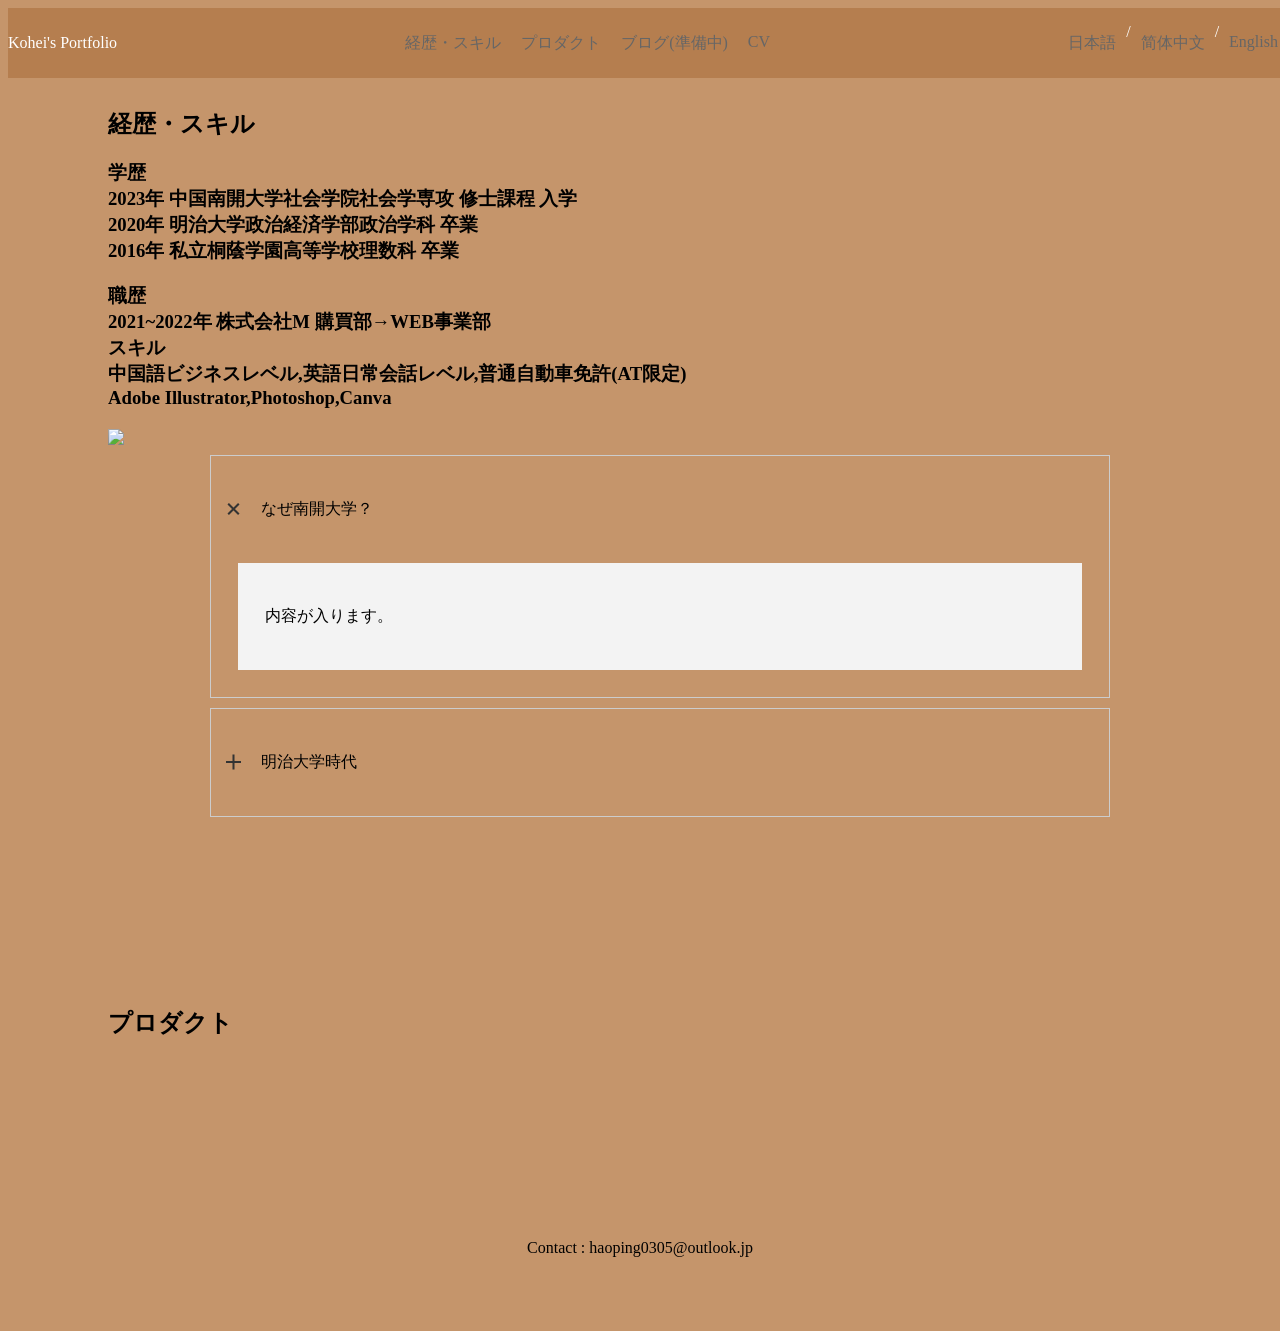
==== index.html @ ceec822e "Update index.html" ====
<!DOCTYPE html>
<html lang="jp">
<head>
    <meta charset="UTF-8">
    <meta name="viewport" content="width=device-width, initial-scale=1.0">
    <title>Kohei's Portfolio</title>
    <link rel="stylesheet" type="text/css" href="https://cdnjs.cloudflare.com/ajax/libs/Modaal/0.4.4/css/modaal.min.css">
    <link rel="stylesheet" type="text/css" href="./241009main.css">

</head>

<body>

    <header id="header">
        <div class="top-title">
            Kohei's Portfolio
        </div>
        
        <nav class="g-nav">
                <ul>
                    <li><a href="#area-1">経歴・スキル</a></li><!--現在地のliにはJavaScriptでcurrentというクラス名がつきます-->
                    <li><a href="#area-2">プロダクト</a></li>
                    <li><a href="#">ブログ(準備中)</a></li>
                    <li><a href="#">CV</a></li>
                </ul>
        </nav>
        
        <nav class="g-nav">
            <ul>
                <li><a href="#">日本語</a></li>
                <li> / </li>
                <li><a href="#">简体中文</a></li>
                <li> / </li>
                <li><a href="#">English</a></li>
            </ul>
        </nav>
            
    </header>
    <div id="content">
        <div class="div2">
            <!--/area1-->
            <section class="scroll-point" id="area-1">
                <div class="container">
                    <div>
                        <h2>経歴・スキル</h2>
                        <div>
                            <h3>
                                学歴<br>
                                2023年 中国南開大学社会学院社会学専攻 修士課程 入学<br>
                                2020年 明治大学政治経済学部政治学科 卒業<br>
                                2016年 私立桐蔭学園高等学校理数科 卒業
                            </h3>
                            <h3>
                                職歴<br>
                                2021~2022年 株式会社M 購買部→WEB事業部<br>
                                スキル<br>
                                中国語ビジネスレベル,英語日常会話レベル,普通自動車免許(AT限定)<br>
                                Adobe Illustrator,Photoshop,Canva
                            </h3>
                        </div>
                    </div>
                    <div class="photo">
                        <img src="https://github.com/acupofblackcoffee/my-introduction/blob/main/images/photo2.jpeg?raw=true">
                    </div>
                </div>   
    
                <ul class="accordion-area">
    
                    <li><!--li ~ /li までが一つのアコーディオン-->
                        <section>
                            <h3 class="title">なぜ南開大学？</h3>
                            <div class="box">
                            <p>内容が入ります。</p>
                            </div>
                        </section>
                    </li>
                    <li><!--li ~ /li までが一つのアコーディオン-->
                        <section>
                            <h3 class="title">明治大学時代</h3>
                            <div class="box">
                            <p>内容が入ります。</p>
                            </div>
                        </section>
                    </li>
                    
                </ul>
    
            </section>
    
            <!--/area3-->
            <section class="scroll-point" id="area-2">
                    <h2>プロダクト</h2>
                
                    <ul class="gallery"><!--リンク先は表示させたいエリアのid名を指定します。-->
                        <li><a href="#gallery-1" class="gallery-list"><img src="https://github.com/acupofblackcoffee/my-introduction/blob/main/images/guide-Japan1.png?raw=true" alt=""></a></li>
                        <li><a href="#gallery-3" class="gallery-list"><img src="https://github.com/acupofblackcoffee/my-introduction/blob/main/images/welcome-Japan1.jpg?raw=true" alt=""></a></li>
                        <li><a href="#gallery-4" class="gallery-list"><img src="https://github.com/acupofblackcoffee/my-introduction/blob/main/images/intro-JapanFood1.png?raw=true" alt=""></a></li>
                    </ul>
                        
                    <section id="gallery-1" class="hide-area"><!--id 名にサムネイル画像のリンク先と同じ名前を指定します。事前に非表示にするためhide-areaというクラス名も追加します。-->
                        <p><img src="https://github.com/acupofblackcoffee/my-introduction/blob/main/images/guide-Japan1.png?raw=true" alt=""><span class="caption">文化祭のような、"国际文化节"で用いるために作った日本紹介のチラシ。</span></p>
                        <p><img src="https://github.com/acupofblackcoffee/my-introduction/blob/main/images/guide-Japan2.png?raw=true" alt=""><span class="caption"></span></p>
                        <p><img src="https://github.com/acupofblackcoffee/my-introduction/blob/main/images/guide-Japan3.png?raw=true" alt=""><span class="caption"></span></p>
                    </section>
    
                    <section id="gallery-3" class="hide-area">
                        <p><img src="https://github.com/acupofblackcoffee/my-introduction/blob/main/images/welcome-Japan1.jpg?raw=true" alt=""><span class="caption">"国际文化节"にて日本文化と言語を紹介するために作成したチラシ。</span></p>
                        <p><img src="https://github.com/acupofblackcoffee/my-introduction/blob/main/images/welcome-Japan2.jpg?raw=true" alt=""><span class="caption"></span></p>
                        <p><img src="https://github.com/acupofblackcoffee/my-introduction/blob/main/images/welcome-Japan3.jpg?raw=true" alt=""><span class="caption"></span></p>
                        <p><img src="https://github.com/acupofblackcoffee/my-introduction/blob/main/images/welcome-Japan4.jpg?raw=true" alt=""><span class="caption"></span></p>
                    </section>
    
                    <section id="gallery-4" class="hide-area">
                        <p><img src="https://github.com/acupofblackcoffee/my-introduction/blob/main/images/intro-JapanFood1.png?raw=true" alt=""><span class="caption">"国际文化节"で紹介した日本の料理について。</span></p>
                        <p><img src="https://github.com/acupofblackcoffee/my-introduction/blob/main/images/intro-JapanFood2.png?raw=true" alt=""><span class="caption"></span></p>
                        <p><img src="https://github.com/acupofblackcoffee/my-introduction/blob/main/images/intro-JapanFood3.png?raw=true" alt=""><span class="caption"></span></p>
                    </section>
                
            </section>
    <!--/area4
            <div class="div3">
    
            </div>
    
            <!--/area4
            <section class="scroll-point" id="area-3">
                <h2>研究</h2>
                <p>内容が入ります。</p>
                <p>内容が入ります。</p>
                
            </section>
            -->
    
        <!--/main-->
        </div>
    </div>

    <footer class="div4" id="wrapper">
        <div>
            <p>Contact : haoping0305@outlook.jp</p>
        </div>
    </footer>
</div>

    <!-- jQuery -->
    <script src="https://code.jquery.com/jquery-3.4.1.min.js" integrity="sha256-CSXorXvZcTkaix6Yvo6HppcZGetbYMGWSFlBw8HfCJo=" crossorigin="anonymous"></script>
    
    <!-- javascript -->

    <!-- languages -->
    <script src="./language.js"></script>
    <!-- follow-menu -->
    <script src="./nav.js"></script>
    <!-- accordion -->
    <script src="./accordion.js"></script>
    <!-- slide -->
    <script src="https://cdnjs.cloudflare.com/ajax/libs/Modaal/0.4.4/js/modaal.min.js"></script>
    <script src="./slider.js"></script>
    <!-- raindrop -->
    <script
    src="https://code.jquery.com/ui/1.12.1/jquery-ui.js"
    integrity="sha256-T0Vest3yCU7pafRw9r+settMBX6JkKN06dqBnpQ8d30="
    crossorigin="anonymous"></script>
    <script src="./raindrops.js"></script><!--Raindrops.js（https://daniellaharel.com/raindrops/）からダウンロードして使用-->
    <script src="./raindrop.js"></script>

</body>

</html>
---- 241009main.css ----
body{
    background-color: #C5956B;
}

photo{
    max-width: 400px;
    max-height: 400px;
    background:#FFF;
    width: 200px;
    height: 200px;
    justify-content: center;"
}

.parent {
    display: grid;
    grid-template-columns: repeat(5, 1fr);
    grid-template-rows: repeat(5, 1fr);
    gap: 8px;
}
    
.div1 {
    grid-column: span 5 / span 5;
}

.div2 {
    grid-column: span 3 / span 3;
    grid-row: span 3 / span 3;
    grid-row-start: 2;
}

.div3 {
    grid-column: span 2 / span 2;
    grid-row: span 3 / span 3;
    grid-column-start: 4;
    grid-row-start: 2;
}

.div4 {
    grid-column: span 5 / span 5;
    grid-row-start: 5;
}
        

/*========= 現在地表示のためのCSS ===============*/

    header{
        position: fixed;/*header固定*/
        height: 70px;/*Headerの高さ設定*/
        width:100%;
        display: flex;
        justify-content: space-between;
        align-items: center;
        background:#b57e4f;
        color:#fff;
        text-align: center;
        border-bottom:20px;
    }


    /* 以下はレイアウトのための CSS*/

    nav ul{
        list-style: none;
        display: flex;
    }

    nav ul li a{
        display: block;
        text-decoration: none;
        color: #666;
        padding:10px;
        transition:all 0.3s;
    }

    nav ul li.current a,
    nav ul li a:hover{
        color:#fff;
    }

    language{
        justify-content: space-between;
        list-style:none;
        display:flex;
    }

    language ul li{
            display: block;
            text-decoration: none;
            color: #666;
            padding:10px;
            transition:all 0.3s;
        }

    language ul li a{
            display: block;
            text-decoration: none;
            color: #666;
            padding:10px;
            transition:all 0.3s;
        }
    
        language ul li.current a,
        language ul li a:hover{
            color:#fff;
        }

    @media screen and (max-width:768px) {
        nav ul li a:hover{
        color: #666;
        }

        nav ul li.current a {
        color:#fff;
        }
    }

    section{
        padding: 80px 100px;
    }

    footer{
        padding: 50px 0;
        display:flex;
        justify-content:center;
        
    }

    .accordion-area{
        list-style: none;
        width: 96%;
        max-width: 900px;
        margin:0 auto;
    }

    .accordion-area li{
        margin: 10px 0;
    }

    .accordion-area section {
        border: 1px solid #ccc;
        padding:0px;
    }

/*アコーディオンタイトル*/
    .title {
        position: relative;/*+マークの位置基準とするためrelative指定*/
        cursor: pointer;
        font-size:1rem;
        font-weight: normal;
        padding: 3% 3% 3% 50px;
        transition: all .5s ease;
    }

    /*アイコンの＋と×*/
    .title::before,
    .title::after{
        position: absolute;
        content:'';
        width: 15px;
        height: 2px;
        background-color: #333;
        
    }
    .title::before{
        top:48%;
        left: 15px;
        transform: rotate(0deg);
        
    }
    .title::after{    
        top:48%;
        left: 15px;
        transform: rotate(90deg);

    }
    /*　closeというクラスがついたら形状変化　*/
    .title.close::before{
        transform: rotate(45deg);
    }

    .title.close::after{
        transform: rotate(-45deg);
    }

    /*アコーディオンで現れるエリア*/
    .box {
        display: none;/*はじめは非表示*/
        background: #f3f3f3;
        margin:0 3% 3% 3%;
        padding: 3%;
    }

/*===モーダル表示のためのcss　*/

    .hide-area{/*モーダル表示をする場所をあらかじめ隠す*/
        display: none;
    }

    .modaal-fullscreen .modaal-content-container{/*full画面の色設定*/
        background: #333;
        color: #fff;
        text-align: center;
    }

    .modaal-fullscreen .modaal-close{/*ボタンの色、位置*/
        background:none;
        right:20px;
    }

    /*クローズボタンの×の色変更*/
    .modaal-close:focus:after,
    .modaal-close:focus:before,
    .modaal-close:hover:after,
    .modaal-close:hover:before{
        background:#666;
    }

    /*キャプション*/
    .caption{
        display: block;
        padding: 10px 0;
    }

    /*===　サムネイル表示のためのcss　*/

    .gallery{/*ベースになるギャラリーを横並びに*/
        display: flex;
        justify-content: space-between;
    }

    .gallery li{
        width:33.333%;
        padding: 0 10px;
    list-style:none;
    }

    /*画像の横幅を100%にしてレスポンシブ化*/
    img{
        max-width:100%;
        height:auto;
        vertical-align: bottom;/*画像の下にできる余白を削除*/
    }

    .fluid {
        width:80vh;/*横幅*/
        height: 60vh;/*縦幅*/
        background: #1D3461;/*背景色*/
        animation: fluidrotate 30s ease 0s infinite;/*アニメーションの設定*/
      }
      
      @keyframes fluidrotate {  
            
      0%, 100% {
          border-radius: 63% 37% 54% 46%/55% 48% 52% 45%;
      }
      14% {
          border-radius: 40% 60% 54% 46%/49% 60% 40% 51%;
      }
      28% {
          border-radius: 54% 46% 38% 62%/49% 70% 30% 51%;
      }
      42% {
          border-radius: 61% 39% 55% 45%/61% 38% 62% 39%;
      }
      56% {
          border-radius: 61% 39% 67% 33%/70% 50% 50% 30%;
      }
      70% {
          border-radius: 50% 50% 34% 66%/56% 68% 32% 44%;
      }
      84% {
          border-radius: 46% 54% 50% 50%/35% 61% 39% 65%;
      }
            
      }
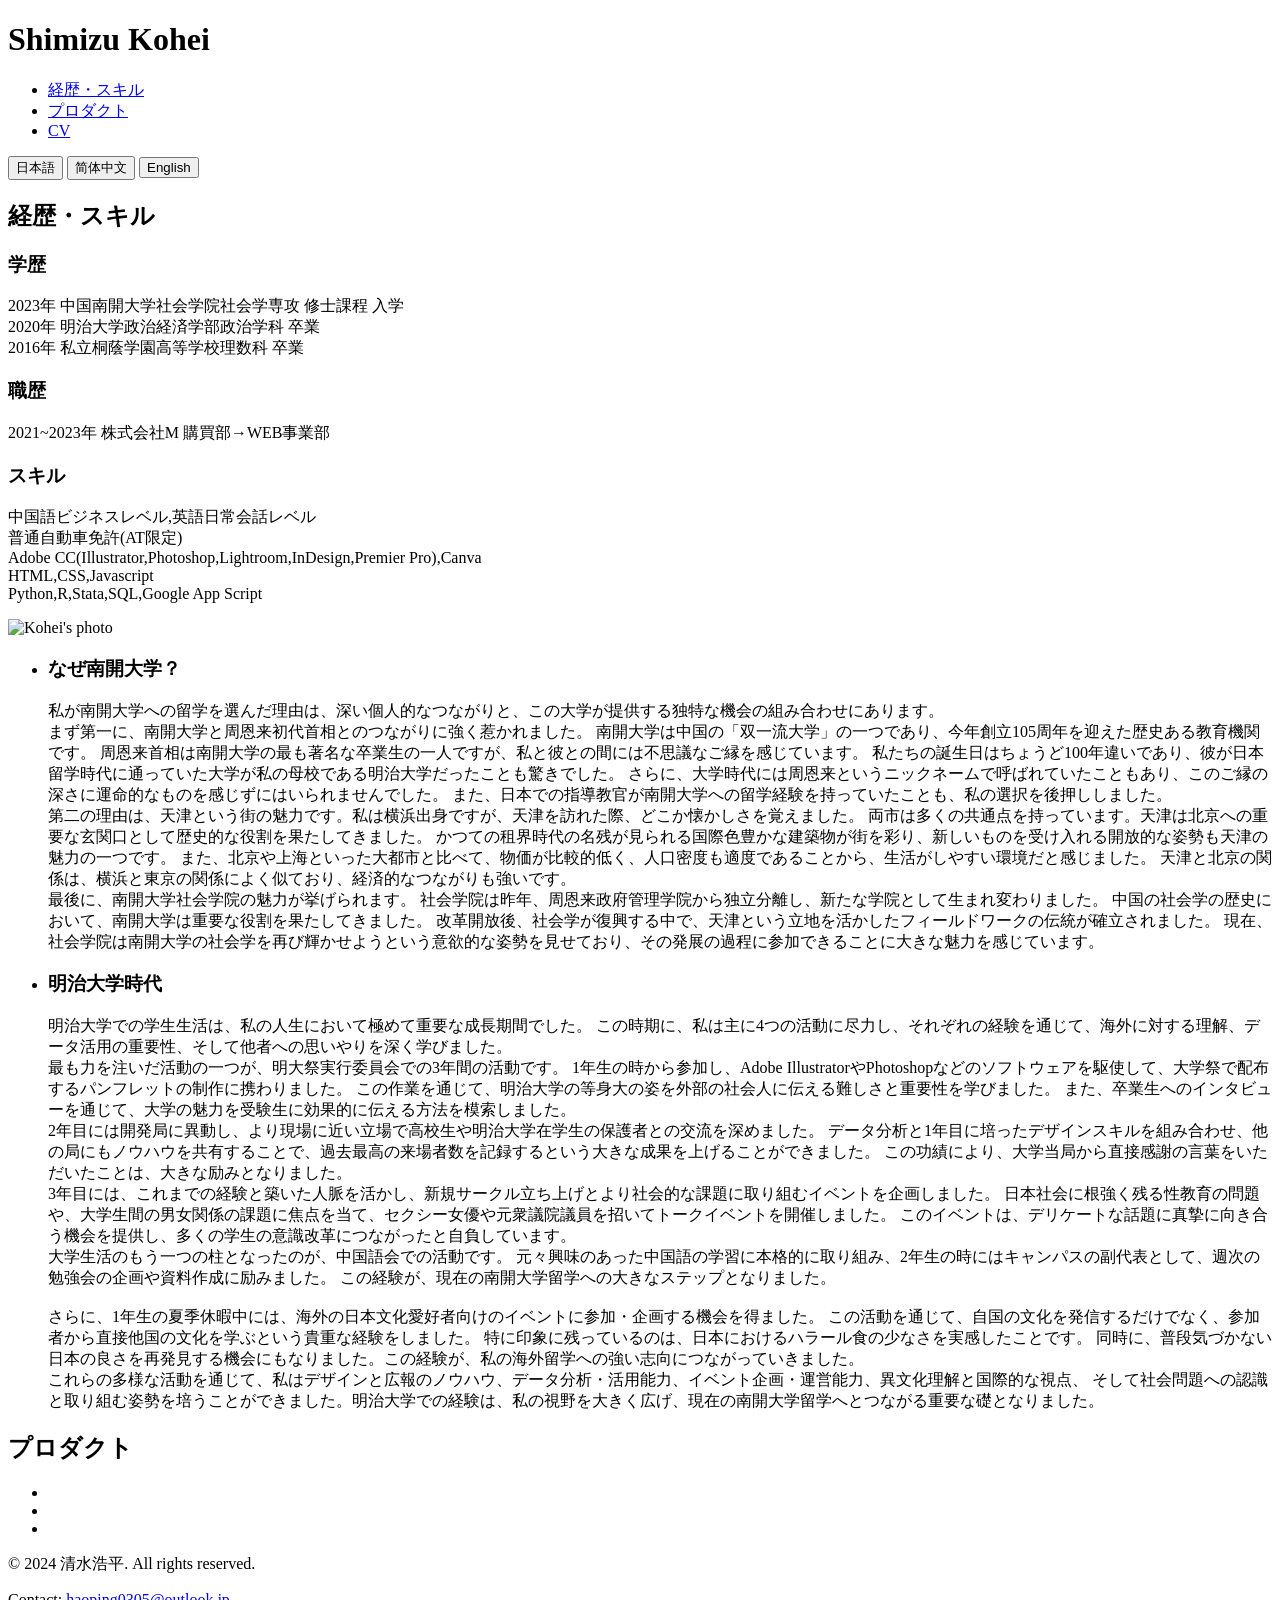
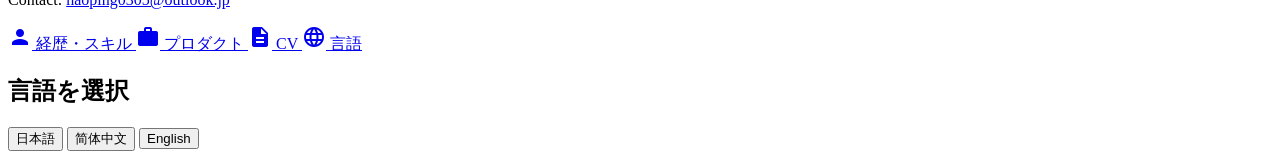
==== commit b862f260: "Update index.html" ====
--- a/index.html
+++ b/index.html
@@ -1,169 +1,206 @@
 <!DOCTYPE html>
-<html lang="jp">
+<html lang="ja">
 <head>
     <meta charset="UTF-8">
     <meta name="viewport" content="width=device-width, initial-scale=1.0">
-    <title>Kohei's Portfolio</title>
+    <title data-i18n="pageTitle">清水浩平</title>
+    <link href="https://fonts.googleapis.com/icon?family=Material+Icons" rel="stylesheet">
     <link rel="stylesheet" type="text/css" href="https://cdnjs.cloudflare.com/ajax/libs/Modaal/0.4.4/css/modaal.min.css">
-    <link rel="stylesheet" type="text/css" href="./241009main.css">
-
+    <link rel="stylesheet" type="text/css" href="./2410122106style.css">
 </head>
-
 <body>
-
-    <header id="header">
-        <div class="top-title">
-            Kohei's Portfolio
+    <header id="header" class="header">
+        <div class="header-content">
+            <h1 class="site-title" data-i18n="siteTitle">Shimizu Kohei</h1>
+            <nav class="desktop-nav">
+                <ul>
+                    <li><a href="#area-1" data-i18n="navExperience">経歴・スキル</a></li>
+                    <li><a href="#area-2" data-i18n="navProducts">プロダクト</a></li>
+                    <li><a href="#" data-i18n="navCV">CV</a></li>
+                </ul>
+            </nav>
+
+            <div class="language-selector desktop-lang">
+                <button class="lang-btn" data-lang="ja">日本語</button>
+                <button class="lang-btn" data-lang="zh">简体中文</button>
+                <button class="lang-btn" data-lang="en">English</button>
+            </div>
         </div>
-        
-        <nav class="g-nav">
-                <ul>
-                    <li><a href="#area-1">経歴・スキル</a></li><!--現在地のliにはJavaScriptでcurrentというクラス名がつきます-->
-                    <li><a href="#area-2">プロダクト</a></li>
-                    <li><a href="#">ブログ(準備中)</a></li>
-                    <li><a href="#">CV</a></li>
-                </ul>
-        </nav>
-        
-        <nav class="g-nav">
-            <ul>
-                <li><a href="#">日本語</a></li>
-                <li> / </li>
-                <li><a href="#">简体中文</a></li>
-                <li> / </li>
-                <li><a href="#">English</a></li>
+    </header>
+
+    <main class="grid-container">
+        <section id="area-1" class="scroll-point card">
+            <h2 data-i18n="experienceTitle">経歴・スキル</h2>
+            <div class="content-wrapper">
+                <div class="text-content">
+                    <h3 data-i18n="educationTitle">学歴</h3>
+                    <p data-i18n="educationContent">
+                        2023年 中国南開大学社会学院社会学専攻 修士課程 入学<br>
+                        2020年 明治大学政治経済学部政治学科 卒業<br>
+                        2016年 私立桐蔭学園高等学校理数科 卒業
+                    </p>
+                    
+                    <h3 data-i18n="workExperienceTitle">職歴</h3>
+                    <p data-i18n="workExperienceContent">2021~2023年 株式会社M 購買部→WEB事業部</p>
+                    
+                    <h3 data-i18n="skillsTitle">スキル</h3>
+                    <p class="skill-list" data-i18n="skillsContent">
+                        中国語ビジネスレベル,英語日常会話レベル
+                        <br>普通自動車免許(AT限定)
+                        <br>Adobe CC(Illustrator,Photoshop,Lightroom,InDesign,Premier Pro),Canva
+                        <br>HTML,CSS,Javascript
+                        <br>Python,R,Stata,SQL,Google App Script
+                    </p>
+                </div>
+                <div class="photo">
+                    <img src="https://github.com/acupofblackcoffee/my-introduction/blob/main/images/photo2.jpeg?raw=true" alt="Kohei's photo">
+                </div>
+            </div>
+            
+            <ul class="accordion-area">
+                <li>
+                    <section>
+                        <h3 class="title" data-i18n="whyNankaiTitle">なぜ南開大学？</h3>
+                        <div class="box">
+                            <p data-i18n="whyNankaiContent">
+                               私が南開大学への留学を選んだ理由は、深い個人的なつながりと、この大学が提供する独特な機会の組み合わせにあります。<br>
+                                まず第一に、南開大学と周恩来初代首相とのつながりに強く惹かれました。
+                                南開大学は中国の「双一流大学」の一つであり、今年創立105周年を迎えた歴史ある教育機関です。
+                                周恩来首相は南開大学の最も著名な卒業生の一人ですが、私と彼との間には不思議なご縁を感じています。
+                                私たちの誕生日はちょうど100年違いであり、彼が日本留学時代に通っていた大学が私の母校である明治大学だったことも驚きでした。
+                                さらに、大学時代には周恩来というニックネームで呼ばれていたこともあり、このご縁の深さに運命的なものを感じずにはいられませんでした。
+                                また、日本での指導教官が南開大学への留学経験を持っていたことも、私の選択を後押ししました。
+                                <br>
+                                第二の理由は、天津という街の魅力です。私は横浜出身ですが、天津を訪れた際、どこか懐かしさを覚えました。
+                                両市は多くの共通点を持っています。天津は北京への重要な玄関口として歴史的な役割を果たしてきました。
+                                かつての租界時代の名残が見られる国際色豊かな建築物が街を彩り、新しいものを受け入れる開放的な姿勢も天津の魅力の一つです。
+                                また、北京や上海といった大都市と比べて、物価が比較的低く、人口密度も適度であることから、生活がしやすい環境だと感じました。
+                                天津と北京の関係は、横浜と東京の関係によく似ており、経済的なつながりも強いです。
+                                <br>
+                                最後に、南開大学社会学院の魅力が挙げられます。
+                                社会学院は昨年、周恩来政府管理学院から独立分離し、新たな学院として生まれ変わりました。
+                                中国の社会学の歴史において、南開大学は重要な役割を果たしてきました。
+                                改革開放後、社会学が復興する中で、天津という立地を活かしたフィールドワークの伝統が確立されました。
+                                現在、社会学院は南開大学の社会学を再び輝かせようという意欲的な姿勢を見せており、その発展の過程に参加できることに大きな魅力を感じています。
+                            </p>
+                        </div>
+                    </section>
+                </li>
+                <li>
+                    <section>
+                        <h3 class="title" data-i18n="meijiUniversityTitle">明治大学時代</h3>
+                        <div class="box">
+                            <p data-i18n="meijiUniversityContent">
+                                 明治大学での学生生活は、私の人生において極めて重要な成長期間でした。
+                                この時期に、私は主に4つの活動に尽力し、それぞれの経験を通じて、海外に対する理解、データ活用の重要性、そして他者への思いやりを深く学びました。
+                                <br>
+                                最も力を注いだ活動の一つが、明大祭実行委員会での3年間の活動です。
+                                1年生の時から参加し、Adobe IllustratorやPhotoshopなどのソフトウェアを駆使して、大学祭で配布するパンフレットの制作に携わりました。
+                                この作業を通じて、明治大学の等身大の姿を外部の社会人に伝える難しさと重要性を学びました。
+                                また、卒業生へのインタビューを通じて、大学の魅力を受験生に効果的に伝える方法を模索しました。
+                                <br>
+                                2年目には開発局に異動し、より現場に近い立場で高校生や明治大学在学生の保護者との交流を深めました。
+                                データ分析と1年目に培ったデザインスキルを組み合わせ、他の局にもノウハウを共有することで、過去最高の来場者数を記録するという大きな成果を上げることができました。
+                                この功績により、大学当局から直接感謝の言葉をいただいたことは、大きな励みとなりました。
+                                <br>
+                                3年目には、これまでの経験と築いた人脈を活かし、新規サークル立ち上げとより社会的な課題に取り組むイベントを企画しました。
+                                日本社会に根強く残る性教育の問題や、大学生間の男女関係の課題に焦点を当て、セクシー女優や元衆議院議員を招いてトークイベントを開催しました。
+                                このイベントは、デリケートな話題に真摯に向き合う機会を提供し、多くの学生の意識改革につながったと自負しています。
+                                <br>
+                                大学生活のもう一つの柱となったのが、中国語会での活動です。
+                                元々興味のあった中国語の学習に本格的に取り組み、2年生の時にはキャンパスの副代表として、週次の勉強会の企画や資料作成に励みました。
+                                この経験が、現在の南開大学留学への大きなステップとなりました。
+                                <br><br>
+                                さらに、1年生の夏季休暇中には、海外の日本文化愛好者向けのイベントに参加・企画する機会を得ました。
+                                この活動を通じて、自国の文化を発信するだけでなく、参加者から直接他国の文化を学ぶという貴重な経験をしました。
+                                特に印象に残っているのは、日本におけるハラール食の少なさを実感したことです。
+                                同時に、普段気づかない日本の良さを再発見する機会にもなりました。この経験が、私の海外留学への強い志向につながっていきました。
+                                <br>
+                                これらの多様な活動を通じて、私はデザインと広報のノウハウ、データ分析・活用能力、イベント企画・運営能力、異文化理解と国際的な視点、
+                                そして社会問題への認識と取り組む姿勢を培うことができました。明治大学での経験は、私の視野を大きく広げ、現在の南開大学留学へとつながる重要な礎となりました。
+                            </p>
+                        </div>
+                    </section>
+                </li>
             </ul>
-        </nav>
-            
-    </header>
-    <div id="content">
-        <div class="div2">
-            <!--/area1-->
-            <section class="scroll-point" id="area-1">
-                <div class="container">
-                    <div>
-                        <h2>経歴・スキル</h2>
-                        <div>
-                            <h3>
-                                学歴<br>
-                                2023年 中国南開大学社会学院社会学専攻 修士課程 入学<br>
-                                2020年 明治大学政治経済学部政治学科 卒業<br>
-                                2016年 私立桐蔭学園高等学校理数科 卒業
-                            </h3>
-                            <h3>
-                                職歴<br>
-                                2021~2022年 株式会社M 購買部→WEB事業部<br>
-                                スキル<br>
-                                中国語ビジネスレベル,英語日常会話レベル,普通自動車免許(AT限定)<br>
-                                Adobe Illustrator,Photoshop,Canva
-                            </h3>
-                        </div>
-                    </div>
-                    <div class="photo">
-                        <img src="https://github.com/acupofblackcoffee/my-introduction/blob/main/images/photo2.jpeg?raw=true">
-                    </div>
-                </div>   
-    
-                <ul class="accordion-area">
-    
-                    <li><!--li ~ /li までが一つのアコーディオン-->
-                        <section>
-                            <h3 class="title">なぜ南開大学？</h3>
-                            <div class="box">
-                            <p>内容が入ります。</p>
-                            </div>
-                        </section>
-                    </li>
-                    <li><!--li ~ /li までが一つのアコーディオン-->
-                        <section>
-                            <h3 class="title">明治大学時代</h3>
-                            <div class="box">
-                            <p>内容が入ります。</p>
-                            </div>
-                        </section>
-                    </li>
-                    
-                </ul>
-    
+        </section>
+
+       <section id="area-2" class="scroll-point card">
+            <h2 data-i18n="productsTitle">プロダクト</h2>
+            <ul class="gallery">
+                <li><a href="#modal-content-1" class="gallery-list"><img src="https://github.com/acupofblackcoffee/my-introduction/blob/main/images/guide-Japan1.png?raw=true" alt=""></a></li>
+                <li><a href="#modal-content-2" class="gallery-list"><img src="https://github.com/acupofblackcoffee/my-introduction/blob/main/images/welcome-Japan1.jpg?raw=true" alt=""></a></li>
+                <li><a href="#modal-content-3" class="gallery-list"><img src="https://github.com/acupofblackcoffee/my-introduction/blob/main/images/intro-JapanFood1.png?raw=true" alt=""></a></li>
+            </ul>
+
+            <!-- モーダルコンテンツ -->
+            <section id="modal-content-1" style="display:none;">
+                <img src="https://github.com/acupofblackcoffee/my-introduction/blob/main/images/guide-Japan1.png?raw=true" alt="">
+                <p>文化祭のような、"国际文化节"で用いるために作った日本紹介のチラシ。</p>
+                <p><img src="https://github.com/acupofblackcoffee/my-introduction/blob/main/images/guide-Japan2.png?raw=true" alt="">
+                    <span class="caption"></span></p>
+                <p><img src="https://github.com/acupofblackcoffee/my-introduction/blob/main/images/guide-Japan3.png?raw=true" alt="">
+                    <span class="caption"></span></p>
             </section>
-    
-            <!--/area3-->
-            <section class="scroll-point" id="area-2">
-                    <h2>プロダクト</h2>
-                
-                    <ul class="gallery"><!--リンク先は表示させたいエリアのid名を指定します。-->
-                        <li><a href="#gallery-1" class="gallery-list"><img src="https://github.com/acupofblackcoffee/my-introduction/blob/main/images/guide-Japan1.png?raw=true" alt=""></a></li>
-                        <li><a href="#gallery-3" class="gallery-list"><img src="https://github.com/acupofblackcoffee/my-introduction/blob/main/images/welcome-Japan1.jpg?raw=true" alt=""></a></li>
-                        <li><a href="#gallery-4" class="gallery-list"><img src="https://github.com/acupofblackcoffee/my-introduction/blob/main/images/intro-JapanFood1.png?raw=true" alt=""></a></li>
-                    </ul>
-                        
-                    <section id="gallery-1" class="hide-area"><!--id 名にサムネイル画像のリンク先と同じ名前を指定します。事前に非表示にするためhide-areaというクラス名も追加します。-->
-                        <p><img src="https://github.com/acupofblackcoffee/my-introduction/blob/main/images/guide-Japan1.png?raw=true" alt=""><span class="caption">文化祭のような、"国际文化节"で用いるために作った日本紹介のチラシ。</span></p>
-                        <p><img src="https://github.com/acupofblackcoffee/my-introduction/blob/main/images/guide-Japan2.png?raw=true" alt=""><span class="caption"></span></p>
-                        <p><img src="https://github.com/acupofblackcoffee/my-introduction/blob/main/images/guide-Japan3.png?raw=true" alt=""><span class="caption"></span></p>
-                    </section>
-    
-                    <section id="gallery-3" class="hide-area">
-                        <p><img src="https://github.com/acupofblackcoffee/my-introduction/blob/main/images/welcome-Japan1.jpg?raw=true" alt=""><span class="caption">"国际文化节"にて日本文化と言語を紹介するために作成したチラシ。</span></p>
-                        <p><img src="https://github.com/acupofblackcoffee/my-introduction/blob/main/images/welcome-Japan2.jpg?raw=true" alt=""><span class="caption"></span></p>
-                        <p><img src="https://github.com/acupofblackcoffee/my-introduction/blob/main/images/welcome-Japan3.jpg?raw=true" alt=""><span class="caption"></span></p>
-                        <p><img src="https://github.com/acupofblackcoffee/my-introduction/blob/main/images/welcome-Japan4.jpg?raw=true" alt=""><span class="caption"></span></p>
-                    </section>
-    
-                    <section id="gallery-4" class="hide-area">
-                        <p><img src="https://github.com/acupofblackcoffee/my-introduction/blob/main/images/intro-JapanFood1.png?raw=true" alt=""><span class="caption">"国际文化节"で紹介した日本の料理について。</span></p>
-                        <p><img src="https://github.com/acupofblackcoffee/my-introduction/blob/main/images/intro-JapanFood2.png?raw=true" alt=""><span class="caption"></span></p>
-                        <p><img src="https://github.com/acupofblackcoffee/my-introduction/blob/main/images/intro-JapanFood3.png?raw=true" alt=""><span class="caption"></span></p>
-                    </section>
-                
+            <section id="modal-content-2" style="display:none;">
+                <img src="https://github.com/acupofblackcoffee/my-introduction/blob/main/images/welcome-Japan1.jpg?raw=true" alt="">
+                <p>"国际文化节"にて日本文化と言語を紹介するために作成したチラシ。</p>
+                <p><img src="https://github.com/acupofblackcoffee/my-introduction/blob/main/images/welcome-Japan2.jpg?raw=true" alt="">
+                    <span class="caption"></span></p>
+                <p><img src="https://github.com/acupofblackcoffee/my-introduction/blob/main/images/welcome-Japan3.jpg?raw=true" alt="">
+                    <span class="caption"></span></p>
+                <p><img src="https://github.com/acupofblackcoffee/my-introduction/blob/main/images/welcome-Japan4.jpg?raw=true" alt="">
+                    <span class="caption"></span></p>
             </section>
-    <!--/area4
-            <div class="div3">
-    
-            </div>
-    
-            <!--/area4
-            <section class="scroll-point" id="area-3">
-                <h2>研究</h2>
-                <p>内容が入ります。</p>
-                <p>内容が入ります。</p>
-                
+            <section id="modal-content-3" style="display:none;">
+                <img src="https://github.com/acupofblackcoffee/my-introduction/blob/main/images/intro-JapanFood1.png?raw=true" alt="">
+                <p>"国际文化节"で紹介した日本の料理について。</p>
+                 <p><img src="https://github.com/acupofblackcoffee/my-introduction/blob/main/images/intro-JapanFood2.png?raw=true" alt="">
+                    <span class="caption"></span></p>
+                <p><img src="https://github.com/acupofblackcoffee/my-introduction/blob/main/images/intro-JapanFood3.png?raw=true" alt="">
+                    <span class="caption"></span></p>
             </section>
-            -->
-    
-        <!--/main-->
-        </div>
+           
+        </section>
+    </main>
+
+    <footer class="footer">
+        <p data-i18n="footerCopyright">&copy; 2024 清水浩平. All rights reserved.</p>
+        <p>Contact: <a href="mailto:haoping0305@outlook.jp">haoping0305@outlook.jp</a></p>
+    </footer>
+
+   <nav class="mobile-nav">
+    <a href="#area-1" class="nav-item">
+        <i class="material-icons">person</i>
+        <span data-i18n="navExperience">経歴・スキル</span>
+    </a>
+    <a href="#area-2" class="nav-item">
+        <i class="material-icons">work</i>
+        <span data-i18n="navProducts">プロダクト</span>
+    </a>
+    <a href="#" class="nav-item">
+        <i class="material-icons">description</i>
+        <span data-i18n="navCV">CV</span>
+    </a>
+    <a href="#" class="nav-item" id="languageModalToggle">
+        <i class="material-icons">language</i>
+        <span data-i18n="navLanguage">言語</span>
+    </a>
+</nav>
+
+<div id="languageModal" class="modal">
+    <div class="modal-content">
+        <h2 data-i18n="languageSelectionTitle">言語を選択</h2>
+        <button class="lang-btn" data-lang="ja">日本語</button>
+        <button class="lang-btn" data-lang="zh">简体中文</button>
+        <button class="lang-btn" data-lang="en">English</button>
     </div>
-
-    <footer class="div4" id="wrapper">
-        <div>
-            <p>Contact : haoping0305@outlook.jp</p>
-        </div>
-    </footer>
 </div>
 
-    <!-- jQuery -->
-    <script src="https://code.jquery.com/jquery-3.4.1.min.js" integrity="sha256-CSXorXvZcTkaix6Yvo6HppcZGetbYMGWSFlBw8HfCJo=" crossorigin="anonymous"></script>
-    
-    <!-- javascript -->
-
-    <!-- languages -->
-    <script src="./language.js"></script>
-    <!-- follow-menu -->
-    <script src="./nav.js"></script>
-    <!-- accordion -->
-    <script src="./accordion.js"></script>
-    <!-- slide -->
+    <script src="https://code.jquery.com/jquery-3.4.1.min.js"></script>
     <script src="https://cdnjs.cloudflare.com/ajax/libs/Modaal/0.4.4/js/modaal.min.js"></script>
-    <script src="./slider.js"></script>
-    <!-- raindrop -->
-    <script
-    src="https://code.jquery.com/ui/1.12.1/jquery-ui.js"
-    integrity="sha256-T0Vest3yCU7pafRw9r+settMBX6JkKN06dqBnpQ8d30="
-    crossorigin="anonymous"></script>
-    <script src="./raindrops.js"></script><!--Raindrops.js（https://daniellaharel.com/raindrops/）からダウンロードして使用-->
-    <script src="./raindrop.js"></script>
-
+    <script src="https://cdnjs.cloudflare.com/ajax/libs/jquery-cookie/1.4.1/jquery.cookie.js"></script>
+    <script src="./translations.js"></script>
+    <script src="./scripts.js"></script>
 </body>
-
 </html>
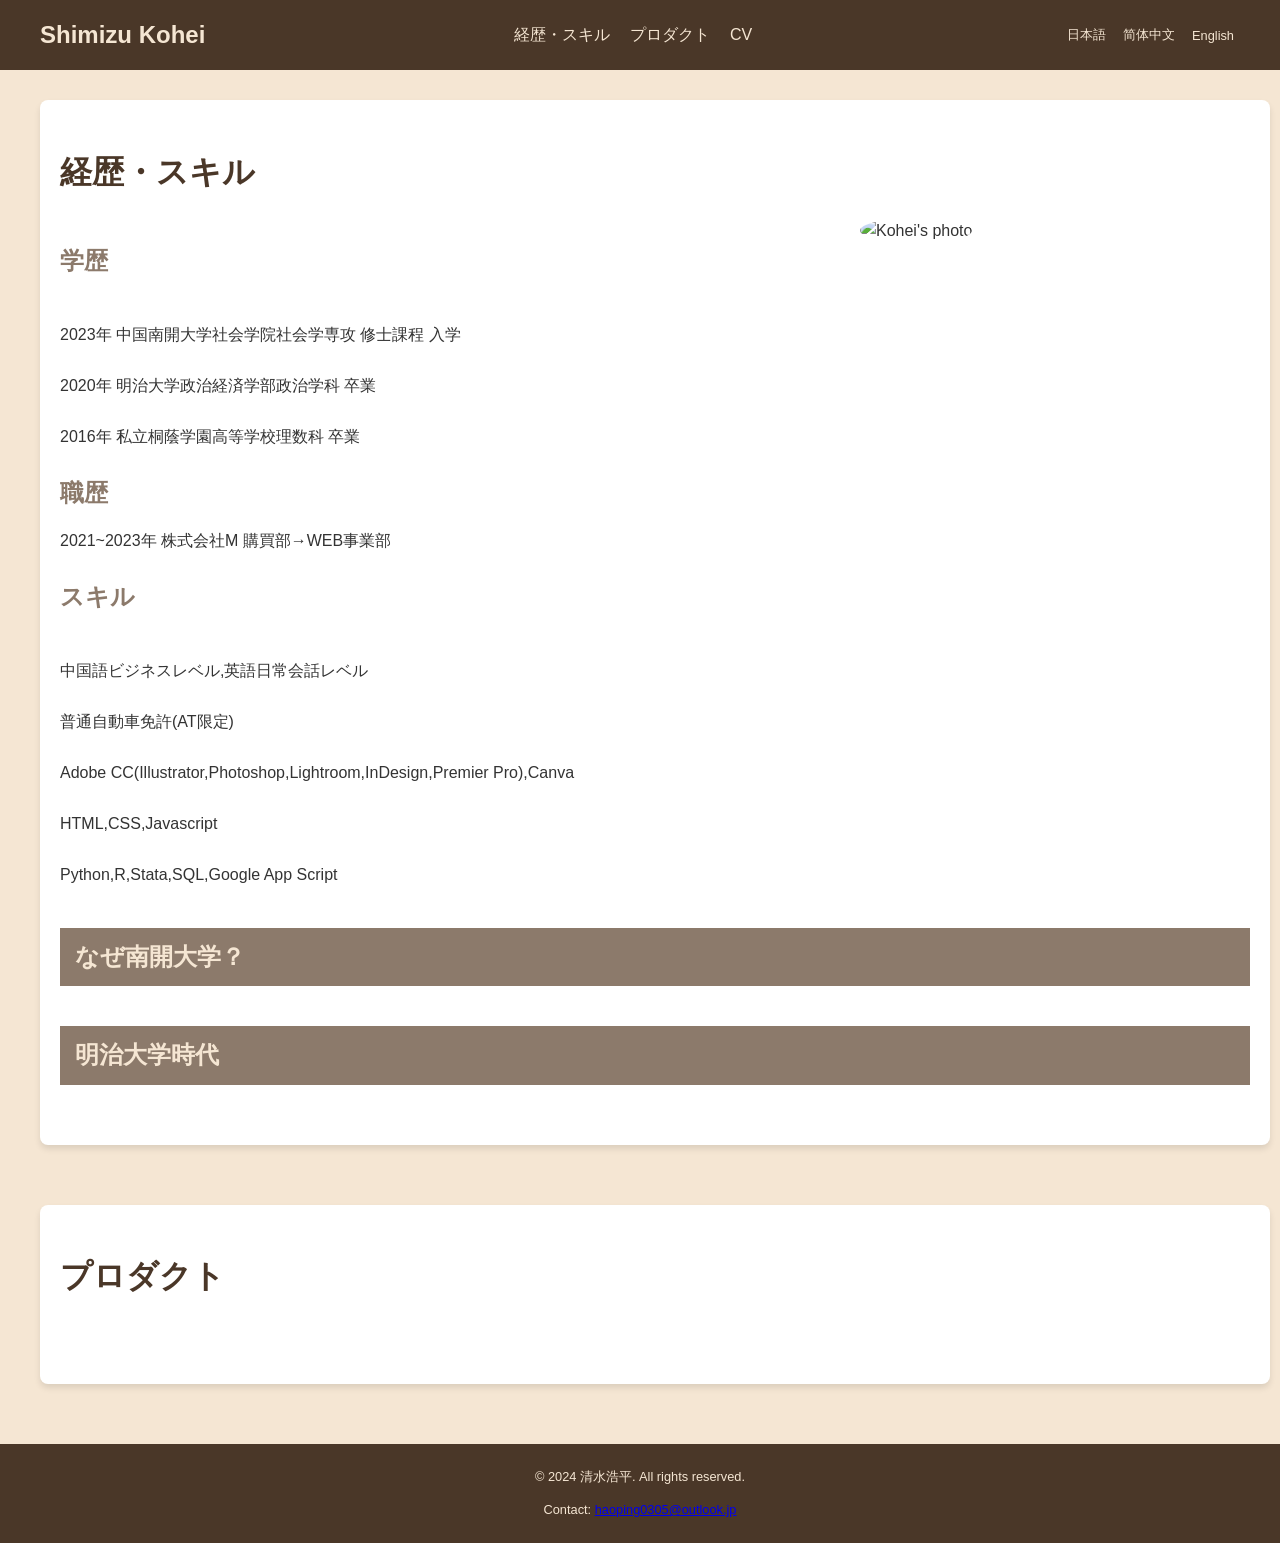
==== commit 0d26f0b4: "Update index.html" ====
--- a/index.html
+++ b/index.html
@@ -6,7 +6,7 @@
     <title data-i18n="pageTitle">清水浩平</title>
     <link href="https://fonts.googleapis.com/icon?family=Material+Icons" rel="stylesheet">
     <link rel="stylesheet" type="text/css" href="https://cdnjs.cloudflare.com/ajax/libs/Modaal/0.4.4/css/modaal.min.css">
-    <link rel="stylesheet" type="text/css" href="./2410122106style.css">
+    <link rel="stylesheet" type="text/css" href="./styles.css">
 </head>
 <body>
     <header id="header" class="header">
@@ -133,29 +133,38 @@
                 <li><a href="#modal-content-3" class="gallery-list"><img src="https://github.com/acupofblackcoffee/my-introduction/blob/main/images/intro-JapanFood1.png?raw=true" alt=""></a></li>
             </ul>
 
+
+
+
+<!-- modal-content-2 と modal-content-3 も同様に修正 -->
+
+           
+
             <!-- モーダルコンテンツ -->
-            <section id="modal-content-1" style="display:none;">
-                <img src="https://github.com/acupofblackcoffee/my-introduction/blob/main/images/guide-Japan1.png?raw=true" alt="">
-                <p>文化祭のような、"国际文化节"で用いるために作った日本紹介のチラシ。</p>
+            <section id="modal-content-1" class="hide-area">
+                <p><img src="https://github.com/acupofblackcoffee/my-introduction/blob/main/images/guide-Japan1.png?raw=true" alt="">
+                    <span class="caption">文化祭のような、"国际文化节"で用いるために作った日本紹介のチラシ。</span></p>
                 <p><img src="https://github.com/acupofblackcoffee/my-introduction/blob/main/images/guide-Japan2.png?raw=true" alt="">
                     <span class="caption"></span></p>
                 <p><img src="https://github.com/acupofblackcoffee/my-introduction/blob/main/images/guide-Japan3.png?raw=true" alt="">
                     <span class="caption"></span></p>
             </section>
-            <section id="modal-content-2" style="display:none;">
-                <img src="https://github.com/acupofblackcoffee/my-introduction/blob/main/images/welcome-Japan1.jpg?raw=true" alt="">
-                <p>"国际文化节"にて日本文化と言語を紹介するために作成したチラシ。</p>
-                <p><img src="https://github.com/acupofblackcoffee/my-introduction/blob/main/images/welcome-Japan2.jpg?raw=true" alt="">
-                    <span class="caption"></span></p>
-                <p><img src="https://github.com/acupofblackcoffee/my-introduction/blob/main/images/welcome-Japan3.jpg?raw=true" alt="">
-                    <span class="caption"></span></p>
-                <p><img src="https://github.com/acupofblackcoffee/my-introduction/blob/main/images/welcome-Japan4.jpg?raw=true" alt="">
+
+            <section id="modal-content-1" class="hide-area">
+                <p><img src="https://github.com/acupofblackcoffee/my-introduction/blob/main/images/welcome-Japan1.png?raw=true" alt="">
+                    <span class="caption">"国际文化节"にて日本文化と言語を紹介するために作成したチラシ。</span></p>
+                <p><img src="https://github.com/acupofblackcoffee/my-introduction/blob/main/images/welcome-Japan2.png?raw=true" alt="">
+                    <span class="caption"></span></p>
+                <p><img src="https://github.com/acupofblackcoffee/my-introduction/blob/main/images/welcome-Japan3.png?raw=true" alt="">
+                    <span class="caption"></span></p>
+                 <p><img src="https://github.com/acupofblackcoffee/my-introduction/blob/main/images/welcome-Japan4.png?raw=true" alt="">
                     <span class="caption"></span></p>
             </section>
-            <section id="modal-content-3" style="display:none;">
-                <img src="https://github.com/acupofblackcoffee/my-introduction/blob/main/images/intro-JapanFood1.png?raw=true" alt="">
-                <p>"国际文化节"で紹介した日本の料理について。</p>
-                 <p><img src="https://github.com/acupofblackcoffee/my-introduction/blob/main/images/intro-JapanFood2.png?raw=true" alt="">
+
+           <section id="modal-content-1" class="hide-area">
+                <p><img src="https://github.com/acupofblackcoffee/my-introduction/blob/main/images/intro-JapanFood1.png?raw=true" alt="">
+                    <span class="caption">"国际文化节"で紹介した日本の料理について。暑かったので麦茶もフルーツポンチも大人気でした。</span></p>
+                <p><img src="https://github.com/acupofblackcoffee/my-introduction/blob/main/images/intro-JapanFood2.png?raw=true" alt="">
                     <span class="caption"></span></p>
                 <p><img src="https://github.com/acupofblackcoffee/my-introduction/blob/main/images/intro-JapanFood3.png?raw=true" alt="">
                     <span class="caption"></span></p>
--- a/styles.css
+++ b/styles.css
@@ -0,0 +1,356 @@
+:root {
+    --bg-color: #F5E6D3;
+    --main-color: #4A3728;
+    --accent-color: #8C7A6B;
+    --text-color: #333333;
+}
+
+body {
+    font-family: Arial, sans-serif;
+    line-height: 1.6;
+    color: var(--text-color);
+    background-color: var(--bg-color);
+    margin: 0;
+    padding-top: 70px;
+}
+
+.header {
+    position: fixed;
+    top: 0;
+    left: 0;
+    width: 100%;
+    height: 70px;
+    background-color: var(--main-color);
+    color: var(--bg-color);
+    z-index: 1000;
+    box-sizing: border-box;
+}
+
+.header-content {
+    display: flex;
+    justify-content: space-between;
+    align-items: center;
+    height: 100%;
+    padding: 0 20px;
+    max-width: 1200px;
+    margin: 0 auto;
+}
+
+.site-title {
+    font-size: 1.5em;
+    font-weight: bold;
+    margin: 0;
+    white-space: nowrap;
+    overflow: hidden;
+    text-overflow: ellipsis;
+    max-width: 30%;
+}
+
+.desktop-nav {
+    flex-grow: 1;
+    display: flex;
+    justify-content: center;
+}
+
+.desktop-nav ul {
+    list-style: none;
+    display: flex;
+    gap: 20px;
+    padding: 0;
+    margin: 0;
+}
+
+.desktop-nav a {
+    color: var(--bg-color);
+    text-decoration: none;
+    transition: color 0.3s;
+    white-space: nowrap;
+}
+
+.desktop-nav a:hover {
+    color: var(--accent-color);
+}
+
+.language-selector {
+    display: flex;
+    gap: 5px;
+}
+
+.lang-btn {
+    background: none;
+    border: none;
+    color: var(--bg-color);
+    cursor: pointer;
+    font-size: 0.8em;
+    padding: 3px 6px;
+    transition: background-color 0.3s, color 0.3s;
+    border-radius: 3px;
+}
+
+.lang-btn:hover,
+.lang-btn.active {
+    background-color: var(--bg-color);
+    color: var(--main-color);
+}
+
+.grid-container {
+    display: grid;
+    grid-template-columns: repeat(auto-fit, minmax(300px, 1fr));
+    gap: 30px;
+    max-width: 1200px;
+    margin: 0 auto;
+    padding: 30px;
+}
+
+section {
+    grid-column: span 12;
+    margin-bottom: 40px;
+}
+
+h2 {
+    color: var(--main-color);
+    font-size: 2em;
+    margin-bottom: 20px;
+}
+
+h3 {
+    color: var(--accent-color);
+    font-size: 1.5em;
+    margin-bottom: 15px;
+}
+
+p {
+    overflow-wrap: normal;
+}
+
+.skill-list {
+    overflow-wrap: break-word;
+    word-break: break-all;
+}
+
+.content-wrapper {
+    display: grid;
+    grid-template-columns: 2fr 1fr;
+    gap: 20px;
+}
+
+.photo img {
+    max-width: 100%;
+    border-radius: 50%;
+}
+
+.accordion-area {
+    list-style: none;
+    padding: 0;
+}
+
+.accordion-area li {
+    margin-bottom: 10px;
+}
+
+.accordion-area .title {
+    background-color: var(--accent-color);
+    color: var(--bg-color);
+    padding: 10px 15px;
+    cursor: pointer;
+    transition: background-color 0.3s;
+}
+
+.accordion-area .title:hover {
+    background-color: var(--main-color);
+}
+
+.accordion-area .box {
+    background-color: var(--bg-color);
+    padding: 15px;
+    display: none;
+}
+
+.gallery {
+    display: grid;
+    grid-template-columns: repeat(auto-fit, minmax(250px, 1fr));
+    gap: 20px;
+    list-style: none;
+    padding: 0;
+}
+
+.gallery img {
+    width: 100%;
+    height: auto;
+    transition: transform 0.3s;
+}
+
+.gallery img:hover {
+    transform: scale(1.05);
+}
+
+footer {
+    background-color: var(--main-color);
+    color: var(--bg-color);
+    padding: 10px 0;
+    text-align: center;
+    font-size: 0.8em;
+}
+
+.footer-content {
+    max-width: 1200px;
+    margin: 0 auto;
+}
+
+.card {
+    background-color: #fff;
+    border-radius: 8px;
+    box-shadow: 0 4px 6px rgba(0, 0, 0, 0.1);
+    padding: 20px;
+    margin-bottom: 30px;
+    transition: transform 0.3s ease, box-shadow 0.3s ease;
+}
+
+.card:hover {
+    transform: translateY(-5px);
+    box-shadow: 0 6px 12px rgba(0, 0, 0, 0.15);
+}
+
+.mobile-nav {
+    display: none;
+}
+
+.modal {
+    display: none;
+    position: fixed;
+    z-index: 1000;
+    left: 0;
+    top: 0;
+    width: 100%;
+    height: 100%;
+    background-color: rgba(0,0,0,0.5);
+}
+
+.modal-content {
+    background-color: var(--bg-color);
+    margin: 15% auto;
+    padding: 20px;
+    border: 1px solid var(--main-color);
+    width: 80%;
+    max-width: 300px;
+    border-radius: 5px;
+    text-align: center;
+}
+
+[data-i18n] {
+    white-space: pre-line;
+}
+
+.hide-area {
+    display: none;
+}
+
+.modaal-close:after, 
+.modaal-close:before {
+    background: #ccc;    
+}
+
+.modaal-container img {
+    max-width: 90%;
+}
+
+.modaal-close:focus:after,
+.modaal-close:focus:before,
+.modaal-close:hover:after,
+.modaal-close:hover:before {
+    background: #666;
+}
+
+#modaal-title {
+    font-size: 1.2rem;
+    text-align: center;
+    margin: 0 0 20px 0;
+}
+
+.modaal-video .modaal-inner-wrapper {
+    padding: 0;
+}
+
+@media (max-width: 1024px) {
+    .header-content {
+        flex-wrap: wrap;
+        height: auto;
+        padding: 10px;
+    }
+
+    .site-title {
+        max-width: 100%;
+        margin-bottom: 10px;
+    }
+
+    .desktop-nav {
+        order: 3;
+        width: 100%;
+        justify-content: flex-start;
+        margin-top: 10px;
+    }
+
+    .desktop-nav ul {
+        flex-wrap: wrap;
+    }
+
+    .language-selector {
+        order: 2;
+    }
+
+    body {
+        padding-top: 120px;
+    }
+}
+
+@media (max-width: 768px) {
+    .desktop-nav, .language-selector {
+        display: none;
+    }
+
+    .mobile-nav {
+        display: flex;
+        position: fixed;
+        bottom: 0;
+        left: 0;
+        width: 100%;
+        background-color: var(--main-color);
+        justify-content: space-around;
+        padding: 10px 0;
+        box-shadow: 0 -2px 10px rgba(0, 0, 0, 0.1);
+    }
+
+    .mobile-nav .nav-item {
+        display: flex;
+        flex-direction: column;
+        align-items: center;
+        text-decoration: none;
+        color: var(--bg-color);
+        font-size: 0.8em;
+    }
+
+    .mobile-nav .material-icons {
+        font-size: 24px;
+        margin-bottom: 5px;
+    }
+
+    body {
+        padding-bottom: 60px;
+    }
+
+    .content-wrapper {
+        grid-template-columns: 1fr;
+    }
+
+    .photo {
+        text-align: center;
+    }
+
+    .photo img {
+        max-width: 50%;
+    }
+
+    .grid-container {
+        grid-template-columns: 1fr;
+    }
+}
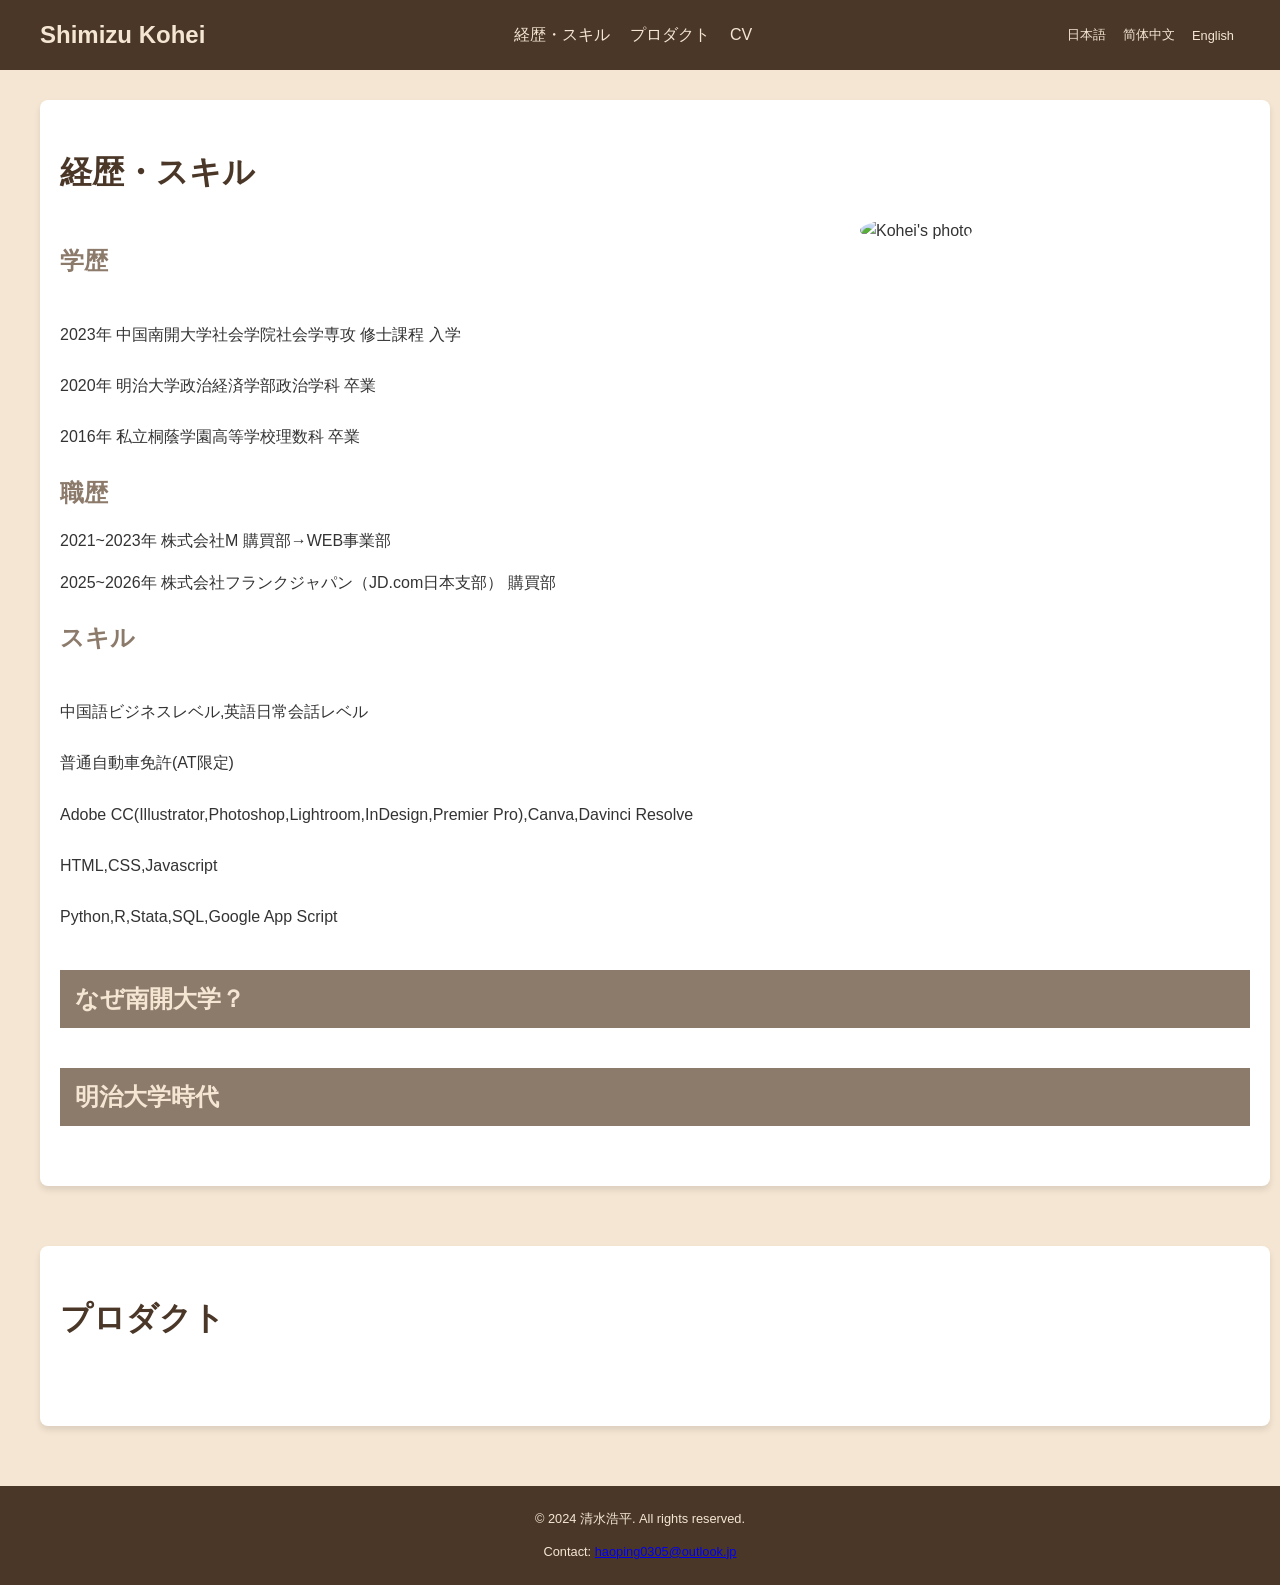
==== commit 045ccd81: "Update index.html" ====
--- a/index.html
+++ b/index.html
@@ -42,16 +42,18 @@
                     
                     <h3 data-i18n="workExperienceTitle">職歴</h3>
                     <p data-i18n="workExperienceContent">2021~2023年 株式会社M 購買部→WEB事業部</p>
+                     <p data-i18n="workExperienceContent">2025~2026年 株式会社フランクジャパン（JD.com日本支部） 購買部</p>
                     
                     <h3 data-i18n="skillsTitle">スキル</h3>
                     <p class="skill-list" data-i18n="skillsContent">
                         中国語ビジネスレベル,英語日常会話レベル
                         <br>普通自動車免許(AT限定)
-                        <br>Adobe CC(Illustrator,Photoshop,Lightroom,InDesign,Premier Pro),Canva
+                        <br>Adobe CC(Illustrator,Photoshop,Lightroom,InDesign,Premier Pro),Canva,Davinci Resolve
                         <br>HTML,CSS,Javascript
                         <br>Python,R,Stata,SQL,Google App Script
                     </p>
                 </div>
+                
                 <div class="photo">
                     <img src="https://github.com/acupofblackcoffee/my-introduction/blob/main/images/photo2.jpeg?raw=true" alt="Kohei's photo">
                 </div>
@@ -63,9 +65,10 @@
                         <h3 class="title" data-i18n="whyNankaiTitle">なぜ南開大学？</h3>
                         <div class="box">
                             <p data-i18n="whyNankaiContent">
-                               私が南開大学への留学を選んだ理由は、深い個人的なつながりと、この大学が提供する独特な機会の組み合わせにあります。<br>
+                               私が南開大学への留学を選んだ理由は、深い個人的なつながりと、この大学が提供する独特な機会の組み合わせにあります。
+                                <br>
                                 まず第一に、南開大学と周恩来初代首相とのつながりに強く惹かれました。
-                                南開大学は中国の「双一流大学」の一つであり、今年創立105周年を迎えた歴史ある教育機関です。
+                                南開大学は中国の「双一流大学」の一つであり、創立105周年を迎えた歴史ある教育機関です。
                                 周恩来首相は南開大学の最も著名な卒業生の一人ですが、私と彼との間には不思議なご縁を感じています。
                                 私たちの誕生日はちょうど100年違いであり、彼が日本留学時代に通っていた大学が私の母校である明治大学だったことも驚きでした。
                                 さらに、大学時代には周恩来というニックネームで呼ばれていたこともあり、このご縁の深さに運命的なものを感じずにはいられませんでした。
@@ -78,7 +81,7 @@
                                 天津と北京の関係は、横浜と東京の関係によく似ており、経済的なつながりも強いです。
                                 <br>
                                 最後に、南開大学社会学院の魅力が挙げられます。
-                                社会学院は昨年、周恩来政府管理学院から独立分離し、新たな学院として生まれ変わりました。
+                                社会学院は、周恩来政府管理学院から独立分離し、新たな学院として生まれ変わりました。
                                 中国の社会学の歴史において、南開大学は重要な役割を果たしてきました。
                                 改革開放後、社会学が復興する中で、天津という立地を活かしたフィールドワークの伝統が確立されました。
                                 現在、社会学院は南開大学の社会学を再び輝かせようという意欲的な姿勢を見せており、その発展の過程に参加できることに大きな魅力を感じています。
@@ -133,13 +136,6 @@
                 <li><a href="#modal-content-3" class="gallery-list"><img src="https://github.com/acupofblackcoffee/my-introduction/blob/main/images/intro-JapanFood1.png?raw=true" alt=""></a></li>
             </ul>
 
-
-
-
-<!-- modal-content-2 と modal-content-3 も同様に修正 -->
-
-           
-
             <!-- モーダルコンテンツ -->
             <section id="modal-content-1" class="hide-area">
                 <p><img src="https://github.com/acupofblackcoffee/my-introduction/blob/main/images/guide-Japan1.png?raw=true" alt="">
@@ -150,18 +146,19 @@
                     <span class="caption"></span></p>
             </section>
 
-            <section id="modal-content-1" class="hide-area">
-                <p><img src="https://github.com/acupofblackcoffee/my-introduction/blob/main/images/welcome-Japan1.png?raw=true" alt="">
+            <section id="modal-content-2" class="hide-area">
+                <p><img src="https://github.com/acupofblackcoffee/my-introduction/blob/main/images/welcome-Japan1.jpg?raw=true" alt="">
                     <span class="caption">"国际文化节"にて日本文化と言語を紹介するために作成したチラシ。</span></p>
-                <p><img src="https://github.com/acupofblackcoffee/my-introduction/blob/main/images/welcome-Japan2.png?raw=true" alt="">
-                    <span class="caption"></span></p>
-                <p><img src="https://github.com/acupofblackcoffee/my-introduction/blob/main/images/welcome-Japan3.png?raw=true" alt="">
-                    <span class="caption"></span></p>
-                 <p><img src="https://github.com/acupofblackcoffee/my-introduction/blob/main/images/welcome-Japan4.png?raw=true" alt="">
+                <p><img src="https://github.com/acupofblackcoffee/my-introduction/blob/main/images/welcome-Japan2.jpg?raw=true" alt="">
+                    <span class="caption"></span></p>
+                <p><img src="https://github.com/acupofblackcoffee/my-introduction/blob/main/images/welcome-Japan3.jpg?raw=true" alt="">
+                    <span class="caption"></span></p>
+                 <p><img src="https://github.com/acupofblackcoffee/my-introduction/blob/main/images/welcome-Japan4.jpg?raw=true" alt="">
                     <span class="caption"></span></p>
             </section>
 
-           <section id="modal-content-1" class="hide-area">
+
+           <section id="modal-content-3" class="hide-area">
                 <p><img src="https://github.com/acupofblackcoffee/my-introduction/blob/main/images/intro-JapanFood1.png?raw=true" alt="">
                     <span class="caption">"国际文化节"で紹介した日本の料理について。暑かったので麦茶もフルーツポンチも大人気でした。</span></p>
                 <p><img src="https://github.com/acupofblackcoffee/my-introduction/blob/main/images/intro-JapanFood2.png?raw=true" alt="">
--- a/styles.css
+++ b/styles.css
@@ -79,13 +79,25 @@
 .lang-btn {
     background: none;
     border: none;
-    color: var(--bg-color);
     cursor: pointer;
     font-size: 0.8em;
     padding: 3px 6px;
     transition: background-color 0.3s, color 0.3s;
     border-radius: 3px;
 }
+
+@media (min-width: 769px) {
+    .lang-btn {
+        color: var(--bg-color);
+    }
+
+    .lang-btn:hover,
+    .lang-btn.active {
+        background-color: var(--bg-color);
+        color: var(--main-color);
+    }
+}
+
 
 .lang-btn:hover,
 .lang-btn.active {
@@ -113,6 +125,9 @@
     margin-bottom: 20px;
 }
 
+.modal-content h2{
+    color: var(--bg-color)
+}
 h3 {
     color: var(--accent-color);
     font-size: 1.5em;
@@ -245,13 +260,15 @@
     display: none;
 }
 
-.modaal-close:after, 
-.modaal-close:before {
-    background: #ccc;    
-}
-
-.modaal-container img {
-    max-width: 90%;
+.modaal-fullscreen .modaal-content-container {
+    background: #333;
+    color: #fff;
+    text-align: center;
+}
+
+.modaal-fullscreen .modaal-close {
+    background: none;
+    right: 20px;
 }
 
 .modaal-close:focus:after,
@@ -261,14 +278,30 @@
     background: #666;
 }
 
-#modaal-title {
-    font-size: 1.2rem;
-    text-align: center;
-    margin: 0 0 20px 0;
-}
-
-.modaal-video .modaal-inner-wrapper {
-    padding: 0;
+.modaal-content-container img{
+    max-width:90%;
+}
+
+.caption {
+    display: block;
+    padding: 10px 0;
+}
+
+.gallery {
+    display: flex;
+    justify-content: space-between;
+}
+
+.gallery li {
+    max-width: 50%;
+    padding: 0 10px;
+    list-style: none;
+}
+
+.gallery img {
+    max-width: 100%;
+    height: auto;
+    vertical-align: bottom;
 }
 
 @media (max-width: 1024px) {
@@ -276,6 +309,7 @@
         flex-wrap: wrap;
         height: auto;
         padding: 10px;
+        jastify-content:center;
     }
 
     .site-title {
@@ -301,7 +335,27 @@
     body {
         padding-top: 120px;
     }
-}
+
+    /* スマートフォン版のスタイル */
+    #languageModal .modal-content {
+        background-color: var(--main-color);
+        color: var(--bg-color);
+    }
+
+    #languageModal .lang-btn {
+        color: var(--bg-color);
+        font-size: 1em;
+        padding: 10px 15px;
+        margin: 5px;
+        border: 1px solid var(--bg-color);
+    }
+
+    #languageModal .lang-btn.active {
+        background-color: var(--bg-color);
+        color: var(--main-color);
+    }
+}
+
 
 @media (max-width: 768px) {
     .desktop-nav, .language-selector {
@@ -353,4 +407,8 @@
     .grid-container {
         grid-template-columns: 1fr;
     }
-}
+
+    .site-title{
+        margin: auto;
+    }
+}
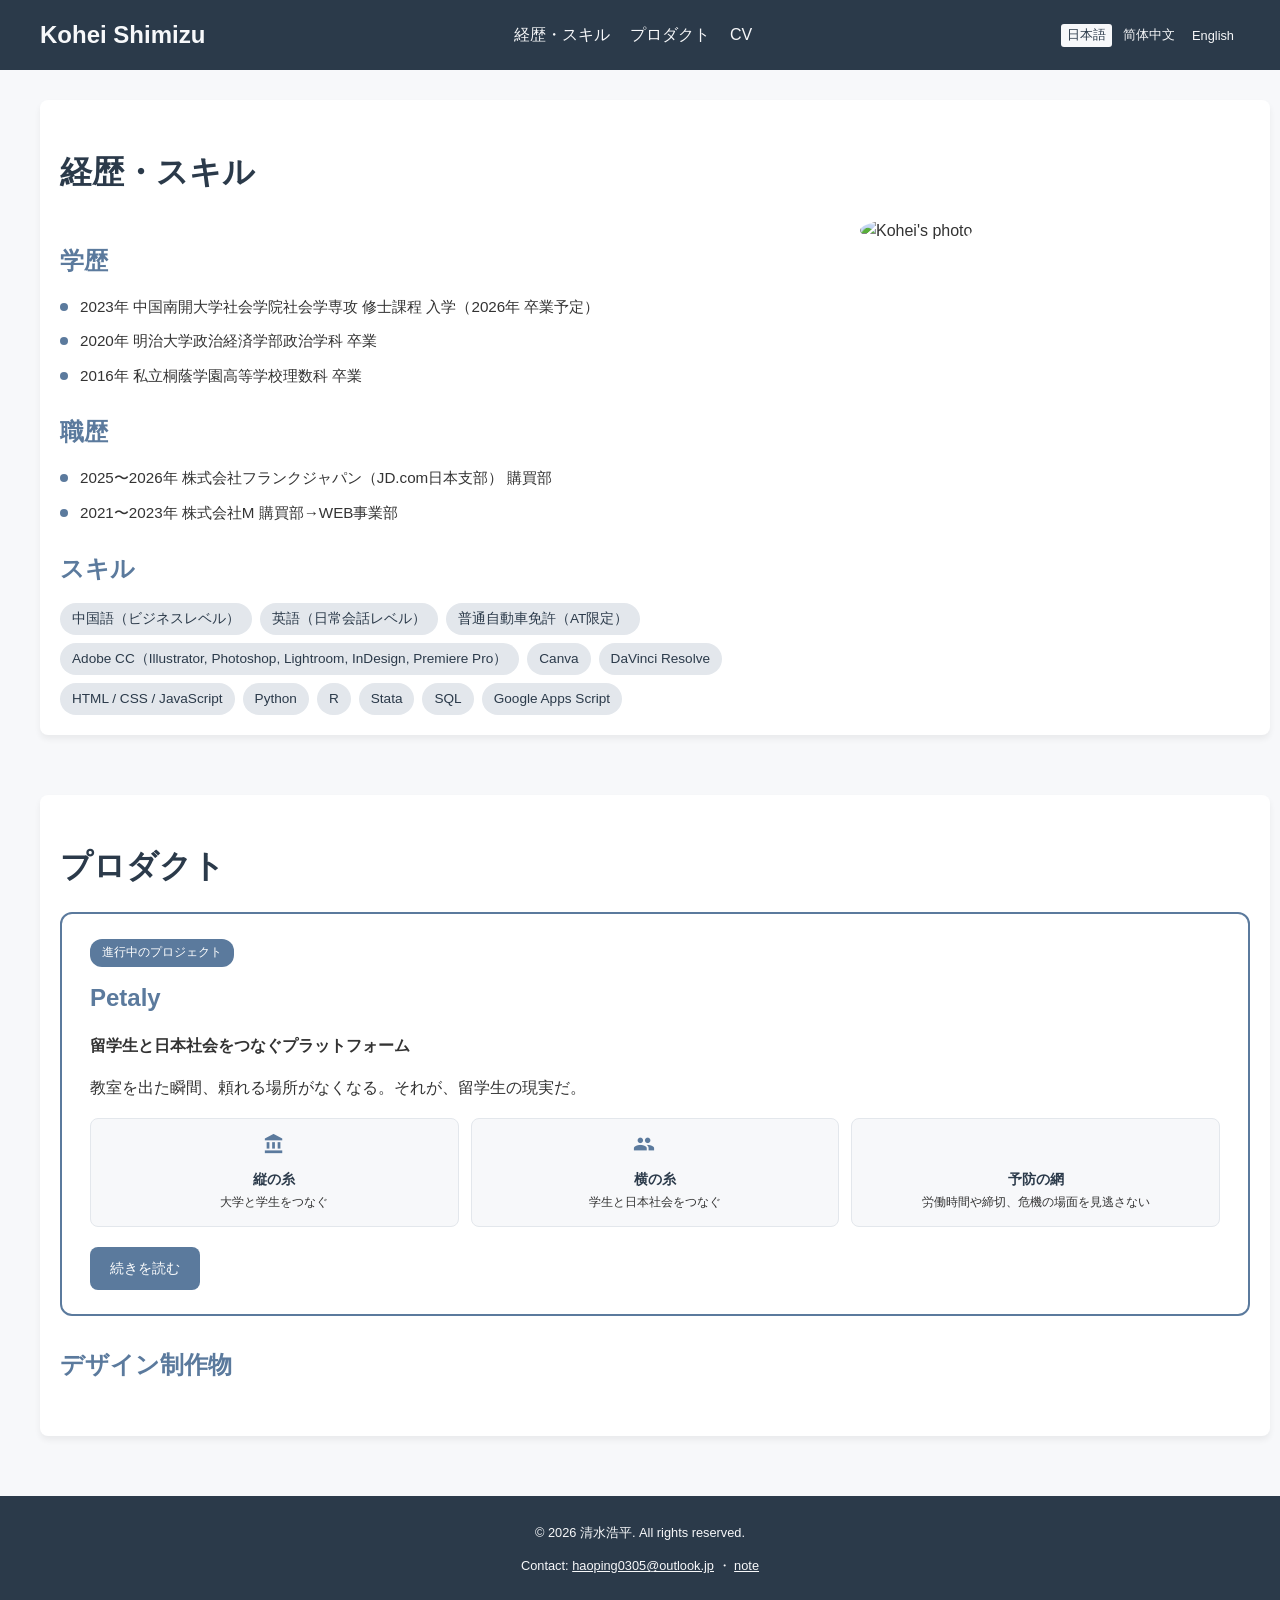
==== commit 6026a5af: "Add files via upload" ====
--- a/index.html
+++ b/index.html
@@ -3,15 +3,14 @@
 <head>
     <meta charset="UTF-8">
     <meta name="viewport" content="width=device-width, initial-scale=1.0">
-    <title data-i18n="pageTitle">清水浩平</title>
+    <title data-i18n="pageTitle">Kohei Shimizu</title>
     <link href="https://fonts.googleapis.com/icon?family=Material+Icons" rel="stylesheet">
-    <link rel="stylesheet" type="text/css" href="https://cdnjs.cloudflare.com/ajax/libs/Modaal/0.4.4/css/modaal.min.css">
     <link rel="stylesheet" type="text/css" href="./styles.css">
 </head>
 <body>
     <header id="header" class="header">
         <div class="header-content">
-            <h1 class="site-title" data-i18n="siteTitle">Shimizu Kohei</h1>
+            <h1 class="site-title" data-i18n="siteTitle">Kohei Shimizu</h1>
             <nav class="desktop-nav">
                 <ul>
                     <li><a href="#area-1" data-i18n="navExperience">経歴・スキル</a></li>
@@ -34,109 +33,77 @@
             <div class="content-wrapper">
                 <div class="text-content">
                     <h3 data-i18n="educationTitle">学歴</h3>
-                    <p data-i18n="educationContent">
-                        2023年 中国南開大学社会学院社会学専攻 修士課程 入学<br>
-                        2020年 明治大学政治経済学部政治学科 卒業<br>
-                        2016年 私立桐蔭学園高等学校理数科 卒業
-                    </p>
-                    
+                    <ul class="timeline">
+                        <li data-i18n="educationItem1"></li>
+                        <li data-i18n="educationItem2"></li>
+                        <li data-i18n="educationItem3"></li>
+                    </ul>
+
                     <h3 data-i18n="workExperienceTitle">職歴</h3>
-                    <p data-i18n="workExperienceContent">2021~2023年 株式会社M 購買部→WEB事業部</p>
-                     <p data-i18n="workExperienceContent">2025~2026年 株式会社フランクジャパン（JD.com日本支部） 購買部</p>
-                    
+                    <ul class="timeline">
+                        <li data-i18n="workExperience1"></li>
+                        <li data-i18n="workExperience2"></li>
+                    </ul>
+
                     <h3 data-i18n="skillsTitle">スキル</h3>
-                    <p class="skill-list" data-i18n="skillsContent">
-                        中国語ビジネスレベル,英語日常会話レベル
-                        <br>普通自動車免許(AT限定)
-                        <br>Adobe CC(Illustrator,Photoshop,Lightroom,InDesign,Premier Pro),Canva,Davinci Resolve
-                        <br>HTML,CSS,Javascript
-                        <br>Python,R,Stata,SQL,Google App Script
-                    </p>
+                    <div class="skill-tags">
+                        <span class="skill-tag" data-i18n="skill1"></span>
+                        <span class="skill-tag" data-i18n="skill2"></span>
+                        <span class="skill-tag" data-i18n="skill3"></span>
+                        <span class="skill-tag" data-i18n="skill4"></span>
+                        <span class="skill-tag" data-i18n="skill5"></span>
+                        <span class="skill-tag" data-i18n="skill6"></span>
+                        <span class="skill-tag" data-i18n="skill7"></span>
+                        <span class="skill-tag" data-i18n="skill8"></span>
+                        <span class="skill-tag" data-i18n="skill9"></span>
+                        <span class="skill-tag" data-i18n="skill10"></span>
+                        <span class="skill-tag" data-i18n="skill11"></span>
+                        <span class="skill-tag" data-i18n="skill12"></span>
+                    </div>
                 </div>
-                
+
                 <div class="photo">
-                    <img src="https://github.com/acupofblackcoffee/my-introduction/blob/main/images/photo2.jpeg?raw=true" alt="Kohei's photo">
+                    <img src="https://github.com/acupofblackcoffee/my-introduction/blob/main/images/photo2.jpeg?raw=true" alt="Kohei's photo" width="400" height="400" loading="lazy">
                 </div>
             </div>
-            
-            <ul class="accordion-area">
-                <li>
-                    <section>
-                        <h3 class="title" data-i18n="whyNankaiTitle">なぜ南開大学？</h3>
-                        <div class="box">
-                            <p data-i18n="whyNankaiContent">
-                               私が南開大学への留学を選んだ理由は、深い個人的なつながりと、この大学が提供する独特な機会の組み合わせにあります。
-                                <br>
-                                まず第一に、南開大学と周恩来初代首相とのつながりに強く惹かれました。
-                                南開大学は中国の「双一流大学」の一つであり、創立105周年を迎えた歴史ある教育機関です。
-                                周恩来首相は南開大学の最も著名な卒業生の一人ですが、私と彼との間には不思議なご縁を感じています。
-                                私たちの誕生日はちょうど100年違いであり、彼が日本留学時代に通っていた大学が私の母校である明治大学だったことも驚きでした。
-                                さらに、大学時代には周恩来というニックネームで呼ばれていたこともあり、このご縁の深さに運命的なものを感じずにはいられませんでした。
-                                また、日本での指導教官が南開大学への留学経験を持っていたことも、私の選択を後押ししました。
-                                <br>
-                                第二の理由は、天津という街の魅力です。私は横浜出身ですが、天津を訪れた際、どこか懐かしさを覚えました。
-                                両市は多くの共通点を持っています。天津は北京への重要な玄関口として歴史的な役割を果たしてきました。
-                                かつての租界時代の名残が見られる国際色豊かな建築物が街を彩り、新しいものを受け入れる開放的な姿勢も天津の魅力の一つです。
-                                また、北京や上海といった大都市と比べて、物価が比較的低く、人口密度も適度であることから、生活がしやすい環境だと感じました。
-                                天津と北京の関係は、横浜と東京の関係によく似ており、経済的なつながりも強いです。
-                                <br>
-                                最後に、南開大学社会学院の魅力が挙げられます。
-                                社会学院は、周恩来政府管理学院から独立分離し、新たな学院として生まれ変わりました。
-                                中国の社会学の歴史において、南開大学は重要な役割を果たしてきました。
-                                改革開放後、社会学が復興する中で、天津という立地を活かしたフィールドワークの伝統が確立されました。
-                                現在、社会学院は南開大学の社会学を再び輝かせようという意欲的な姿勢を見せており、その発展の過程に参加できることに大きな魅力を感じています。
-                            </p>
-                        </div>
-                    </section>
-                </li>
-                <li>
-                    <section>
-                        <h3 class="title" data-i18n="meijiUniversityTitle">明治大学時代</h3>
-                        <div class="box">
-                            <p data-i18n="meijiUniversityContent">
-                                 明治大学での学生生活は、私の人生において極めて重要な成長期間でした。
-                                この時期に、私は主に4つの活動に尽力し、それぞれの経験を通じて、海外に対する理解、データ活用の重要性、そして他者への思いやりを深く学びました。
-                                <br>
-                                最も力を注いだ活動の一つが、明大祭実行委員会での3年間の活動です。
-                                1年生の時から参加し、Adobe IllustratorやPhotoshopなどのソフトウェアを駆使して、大学祭で配布するパンフレットの制作に携わりました。
-                                この作業を通じて、明治大学の等身大の姿を外部の社会人に伝える難しさと重要性を学びました。
-                                また、卒業生へのインタビューを通じて、大学の魅力を受験生に効果的に伝える方法を模索しました。
-                                <br>
-                                2年目には開発局に異動し、より現場に近い立場で高校生や明治大学在学生の保護者との交流を深めました。
-                                データ分析と1年目に培ったデザインスキルを組み合わせ、他の局にもノウハウを共有することで、過去最高の来場者数を記録するという大きな成果を上げることができました。
-                                この功績により、大学当局から直接感謝の言葉をいただいたことは、大きな励みとなりました。
-                                <br>
-                                3年目には、これまでの経験と築いた人脈を活かし、新規サークル立ち上げとより社会的な課題に取り組むイベントを企画しました。
-                                日本社会に根強く残る性教育の問題や、大学生間の男女関係の課題に焦点を当て、セクシー女優や元衆議院議員を招いてトークイベントを開催しました。
-                                このイベントは、デリケートな話題に真摯に向き合う機会を提供し、多くの学生の意識改革につながったと自負しています。
-                                <br>
-                                大学生活のもう一つの柱となったのが、中国語会での活動です。
-                                元々興味のあった中国語の学習に本格的に取り組み、2年生の時にはキャンパスの副代表として、週次の勉強会の企画や資料作成に励みました。
-                                この経験が、現在の南開大学留学への大きなステップとなりました。
-                                <br><br>
-                                さらに、1年生の夏季休暇中には、海外の日本文化愛好者向けのイベントに参加・企画する機会を得ました。
-                                この活動を通じて、自国の文化を発信するだけでなく、参加者から直接他国の文化を学ぶという貴重な経験をしました。
-                                特に印象に残っているのは、日本におけるハラール食の少なさを実感したことです。
-                                同時に、普段気づかない日本の良さを再発見する機会にもなりました。この経験が、私の海外留学への強い志向につながっていきました。
-                                <br>
-                                これらの多様な活動を通じて、私はデザインと広報のノウハウ、データ分析・活用能力、イベント企画・運営能力、異文化理解と国際的な視点、
-                                そして社会問題への認識と取り組む姿勢を培うことができました。明治大学での経験は、私の視野を大きく広げ、現在の南開大学留学へとつながる重要な礎となりました。
-                            </p>
-                        </div>
-                    </section>
-                </li>
-            </ul>
         </section>
 
-       <section id="area-2" class="scroll-point card">
+        <section id="area-2" class="scroll-point card">
             <h2 data-i18n="productsTitle">プロダクト</h2>
+
+            <div class="featured-project">
+                <span class="badge" data-i18n="petalyBadge">進行中のプロジェクト</span>
+                <h3 data-i18n="petalyTitle">Petaly</h3>
+                <p class="tagline" data-i18n="petalyTagline">留学生と日本社会をつなぐプラットフォーム</p>
+                <p class="problem" data-i18n="petalyProblem"></p>
+                <div class="thread-grid">
+                    <div class="thread-item">
+                        <i class="material-icons" aria-hidden="true">account_balance</i>
+                        <span class="thread-title" data-i18n="petalyThread1Title">縦の糸</span>
+                        <span class="thread-desc" data-i18n="petalyThread1Desc"></span>
+                    </div>
+                    <div class="thread-item">
+                        <i class="material-icons" aria-hidden="true">groups</i>
+                        <span class="thread-title" data-i18n="petalyThread2Title">横の糸</span>
+                        <span class="thread-desc" data-i18n="petalyThread2Desc"></span>
+                    </div>
+                    <div class="thread-item">
+                        <i class="material-icons" aria-hidden="true">shield</i>
+                        <span class="thread-title" data-i18n="petalyThread3Title">予防の網</span>
+                        <span class="thread-desc" data-i18n="petalyThread3Desc"></span>
+                    </div>
+                </div>
+                <a class="btn-accent" href="./petaly.html" data-i18n="petalyCta">続きを読む</a>
+            </div>
+
+            <h3 class="products-subheading" data-i18n="productsDesignTitle">デザイン制作物</h3>
             <ul class="gallery">
-                <li><a href="#modal-content-1" class="gallery-list"><img src="https://github.com/acupofblackcoffee/my-introduction/blob/main/images/guide-Japan1.png?raw=true" alt=""></a></li>
-                <li><a href="#modal-content-2" class="gallery-list"><img src="https://github.com/acupofblackcoffee/my-introduction/blob/main/images/welcome-Japan1.jpg?raw=true" alt=""></a></li>
-                <li><a href="#modal-content-3" class="gallery-list"><img src="https://github.com/acupofblackcoffee/my-introduction/blob/main/images/intro-JapanFood1.png?raw=true" alt=""></a></li>
+                <li><a href="#modal-content-1" class="gallery-list"><img src="https://github.com/acupofblackcoffee/my-introduction/blob/main/images/guide-Japan1.png?raw=true" alt="" loading="lazy"></a></li>
+                <li><a href="#modal-content-2" class="gallery-list"><img src="https://github.com/acupofblackcoffee/my-introduction/blob/main/images/welcome-Japan1.jpg?raw=true" alt="" loading="lazy"></a></li>
+                <li><a href="#modal-content-3" class="gallery-list"><img src="https://github.com/acupofblackcoffee/my-introduction/blob/main/images/intro-JapanFood1.png?raw=true" alt="" loading="lazy"></a></li>
             </ul>
 
-            <!-- モーダルコンテンツ -->
+            <!-- ライトボックス用コンテンツ -->
             <section id="modal-content-1" class="hide-area">
                 <p><img src="https://github.com/acupofblackcoffee/my-introduction/blob/main/images/guide-Japan1.png?raw=true" alt="">
                     <span class="caption">文化祭のような、"国际文化节"で用いるために作った日本紹介のチラシ。</span></p>
@@ -153,12 +120,11 @@
                     <span class="caption"></span></p>
                 <p><img src="https://github.com/acupofblackcoffee/my-introduction/blob/main/images/welcome-Japan3.jpg?raw=true" alt="">
                     <span class="caption"></span></p>
-                 <p><img src="https://github.com/acupofblackcoffee/my-introduction/blob/main/images/welcome-Japan4.jpg?raw=true" alt="">
+                <p><img src="https://github.com/acupofblackcoffee/my-introduction/blob/main/images/welcome-Japan4.jpg?raw=true" alt="">
                     <span class="caption"></span></p>
             </section>
 
-
-           <section id="modal-content-3" class="hide-area">
+            <section id="modal-content-3" class="hide-area">
                 <p><img src="https://github.com/acupofblackcoffee/my-introduction/blob/main/images/intro-JapanFood1.png?raw=true" alt="">
                     <span class="caption">"国际文化节"で紹介した日本の料理について。暑かったので麦茶もフルーツポンチも大人気でした。</span></p>
                 <p><img src="https://github.com/acupofblackcoffee/my-introduction/blob/main/images/intro-JapanFood2.png?raw=true" alt="">
@@ -166,46 +132,50 @@
                 <p><img src="https://github.com/acupofblackcoffee/my-introduction/blob/main/images/intro-JapanFood3.png?raw=true" alt="">
                     <span class="caption"></span></p>
             </section>
-           
         </section>
     </main>
 
     <footer class="footer">
-        <p data-i18n="footerCopyright">&copy; 2024 清水浩平. All rights reserved.</p>
-        <p>Contact: <a href="mailto:haoping0305@outlook.jp">haoping0305@outlook.jp</a></p>
+        <p data-i18n="footerCopyright">© 2026 清水浩平. All rights reserved.</p>
+        <p>
+            Contact: <a href="mailto:haoping0305@outlook.jp">haoping0305@outlook.jp</a>
+            ・ <a href="https://note.com/notbefoundyet" target="_blank" rel="noopener" data-i18n="noteLinkLabel">note</a>
+        </p>
     </footer>
 
-   <nav class="mobile-nav">
-    <a href="#area-1" class="nav-item">
-        <i class="material-icons">person</i>
-        <span data-i18n="navExperience">経歴・スキル</span>
-    </a>
-    <a href="#area-2" class="nav-item">
-        <i class="material-icons">work</i>
-        <span data-i18n="navProducts">プロダクト</span>
-    </a>
-    <a href="#" class="nav-item">
-        <i class="material-icons">description</i>
-        <span data-i18n="navCV">CV</span>
-    </a>
-    <a href="#" class="nav-item" id="languageModalToggle">
-        <i class="material-icons">language</i>
-        <span data-i18n="navLanguage">言語</span>
-    </a>
-</nav>
+    <nav class="mobile-nav">
+        <a href="#area-1" class="nav-item">
+            <i class="material-icons">person</i>
+            <span data-i18n="navExperience">経歴・スキル</span>
+        </a>
+        <a href="#area-2" class="nav-item">
+            <i class="material-icons">work</i>
+            <span data-i18n="navProducts">プロダクト</span>
+        </a>
+        <a href="#" class="nav-item">
+            <i class="material-icons">description</i>
+            <span data-i18n="navCV">CV</span>
+        </a>
+        <a href="#" class="nav-item" id="languageModalToggle">
+            <i class="material-icons">language</i>
+            <span data-i18n="navLanguage">言語</span>
+        </a>
+    </nav>
 
-<div id="languageModal" class="modal">
-    <div class="modal-content">
-        <h2 data-i18n="languageSelectionTitle">言語を選択</h2>
-        <button class="lang-btn" data-lang="ja">日本語</button>
-        <button class="lang-btn" data-lang="zh">简体中文</button>
-        <button class="lang-btn" data-lang="en">English</button>
+    <div id="languageModal" class="modal">
+        <div class="modal-content">
+            <h2 data-i18n="languageSelectionTitle">言語を選択</h2>
+            <button class="lang-btn" data-lang="ja">日本語</button>
+            <button class="lang-btn" data-lang="zh">简体中文</button>
+            <button class="lang-btn" data-lang="en">English</button>
+        </div>
     </div>
-</div>
 
-    <script src="https://code.jquery.com/jquery-3.4.1.min.js"></script>
-    <script src="https://cdnjs.cloudflare.com/ajax/libs/Modaal/0.4.4/js/modaal.min.js"></script>
-    <script src="https://cdnjs.cloudflare.com/ajax/libs/jquery-cookie/1.4.1/jquery.cookie.js"></script>
+    <dialog id="lightbox" class="lightbox">
+        <button id="lightbox-close" class="lightbox-close" aria-label="close">&times;</button>
+        <div id="lightbox-body"></div>
+    </dialog>
+
     <script src="./translations.js"></script>
     <script src="./scripts.js"></script>
 </body>
--- a/styles.css
+++ b/styles.css
@@ -1,8 +1,10 @@
 :root {
-    --bg-color: #F5E6D3;
-    --main-color: #4A3728;
-    --accent-color: #8C7A6B;
+    --bg-color: #F7F8FA;
+    --main-color: #2B3A4A;
+    --accent-color: #5B7A9D;
     --text-color: #333333;
+    --surface-color: #FFFFFF;
+    --border-color: #E3E7EC;
 }
 
 body {
@@ -34,6 +36,7 @@
     padding: 0 20px;
     max-width: 1200px;
     margin: 0 auto;
+    gap: 20px;
 }
 
 .site-title {
@@ -82,22 +85,10 @@
     cursor: pointer;
     font-size: 0.8em;
     padding: 3px 6px;
+    color: var(--bg-color);
     transition: background-color 0.3s, color 0.3s;
     border-radius: 3px;
 }
-
-@media (min-width: 769px) {
-    .lang-btn {
-        color: var(--bg-color);
-    }
-
-    .lang-btn:hover,
-    .lang-btn.active {
-        background-color: var(--bg-color);
-        color: var(--main-color);
-    }
-}
-
 
 .lang-btn:hover,
 .lang-btn.active {
@@ -125,9 +116,6 @@
     margin-bottom: 20px;
 }
 
-.modal-content h2{
-    color: var(--bg-color)
-}
 h3 {
     color: var(--accent-color);
     font-size: 1.5em;
@@ -138,11 +126,6 @@
     overflow-wrap: normal;
 }
 
-.skill-list {
-    overflow-wrap: break-word;
-    word-break: break-all;
-}
-
 .content-wrapper {
     display: grid;
     grid-template-columns: 2fr 1fr;
@@ -151,60 +134,179 @@
 
 .photo img {
     max-width: 100%;
+    height: auto;
     border-radius: 50%;
 }
 
-.accordion-area {
+/* 経歴・職歴タイムライン */
+.timeline {
     list-style: none;
     padding: 0;
-}
-
-.accordion-area li {
+    margin: 0 0 25px;
+}
+
+.timeline li {
+    position: relative;
+    padding-left: 20px;
     margin-bottom: 10px;
-}
-
-.accordion-area .title {
+    font-size: 0.95em;
+}
+
+.timeline li::before {
+    content: '';
+    position: absolute;
+    left: 0;
+    top: 8px;
+    width: 8px;
+    height: 8px;
+    border-radius: 50%;
     background-color: var(--accent-color);
-    color: var(--bg-color);
-    padding: 10px 15px;
-    cursor: pointer;
+}
+
+/* スキルタグ */
+.skill-tags {
+    display: flex;
+    flex-wrap: wrap;
+    gap: 8px;
+}
+
+.skill-tag {
+    display: inline-block;
+    font-size: 0.85em;
+    padding: 5px 12px;
+    border-radius: 16px;
+    background-color: var(--border-color);
+    color: var(--main-color);
+}
+
+/* Petaly featured project */
+.featured-project {
+    border: 2px solid var(--accent-color);
+    border-radius: 12px;
+    padding: 24px 28px;
+    background-color: var(--surface-color);
+    margin-bottom: 30px;
+}
+
+.badge {
+    display: inline-block;
+    font-size: 0.75em;
+    padding: 4px 12px;
+    border-radius: 12px;
+    background-color: var(--accent-color);
+    color: #fff;
+    margin-bottom: 12px;
+}
+
+.featured-project h3 {
+    margin: 0 0 4px;
+}
+
+.featured-project .tagline {
+    color: var(--text-color);
+    font-weight: bold;
+    margin-bottom: 14px;
+}
+
+.featured-project .problem {
+    margin-bottom: 18px;
+}
+
+.thread-grid {
+    display: grid;
+    grid-template-columns: repeat(3, 1fr);
+    gap: 12px;
+    margin-bottom: 20px;
+}
+
+.thread-item {
+    text-align: center;
+    background-color: var(--bg-color);
+    border: 1px solid var(--border-color);
+    border-radius: 8px;
+    padding: 14px 8px;
+}
+
+.thread-item .material-icons {
+    color: var(--accent-color);
+    font-size: 22px;
+}
+
+.thread-item .thread-title {
+    display: block;
+    font-weight: bold;
+    font-size: 0.85em;
+    color: var(--main-color);
+    margin-top: 6px;
+}
+
+.thread-item .thread-desc {
+    display: block;
+    font-size: 0.75em;
+    color: var(--text-color);
+    margin-top: 2px;
+}
+
+.btn-accent {
+    display: inline-flex;
+    align-items: center;
+    gap: 6px;
+    background-color: var(--accent-color);
+    color: #fff;
+    text-decoration: none;
+    padding: 10px 20px;
+    border-radius: 8px;
+    font-size: 0.9em;
     transition: background-color 0.3s;
 }
 
-.accordion-area .title:hover {
+.btn-accent:hover {
     background-color: var(--main-color);
 }
 
-.accordion-area .box {
-    background-color: var(--bg-color);
-    padding: 15px;
-    display: none;
+.products-subheading {
+    margin-top: 10px;
 }
 
 .gallery {
     display: grid;
-    grid-template-columns: repeat(auto-fit, minmax(250px, 1fr));
+    grid-template-columns: repeat(3, 1fr);
     gap: 20px;
     list-style: none;
     padding: 0;
 }
 
+.gallery li {
+    list-style: none;
+}
+
 .gallery img {
     width: 100%;
     height: auto;
+    display: block;
+    border-radius: 8px;
     transition: transform 0.3s;
 }
 
 .gallery img:hover {
-    transform: scale(1.05);
+    transform: scale(1.03);
+}
+
+.caption {
+    display: block;
+    padding: 10px 0;
 }
 
 footer {
     background-color: var(--main-color);
     color: var(--bg-color);
-    padding: 10px 0;
+    padding: 14px 0;
     text-align: center;
     font-size: 0.8em;
+}
+
+footer a {
+    color: var(--bg-color);
 }
 
 .footer-content {
@@ -213,17 +315,11 @@
 }
 
 .card {
-    background-color: #fff;
+    background-color: var(--surface-color);
     border-radius: 8px;
-    box-shadow: 0 4px 6px rgba(0, 0, 0, 0.1);
+    box-shadow: 0 4px 6px rgba(0, 0, 0, 0.06);
     padding: 20px;
     margin-bottom: 30px;
-    transition: transform 0.3s ease, box-shadow 0.3s ease;
-}
-
-.card:hover {
-    transform: translateY(-5px);
-    box-shadow: 0 6px 12px rgba(0, 0, 0, 0.15);
 }
 
 .mobile-nav {
@@ -252,6 +348,10 @@
     text-align: center;
 }
 
+.modal-content h2 {
+    color: var(--main-color);
+}
+
 [data-i18n] {
     white-space: pre-line;
 }
@@ -260,102 +360,140 @@
     display: none;
 }
 
-.modaal-fullscreen .modaal-content-container {
-    background: #333;
-    color: #fff;
-    text-align: center;
-}
-
-.modaal-fullscreen .modaal-close {
+/* ライトボックス（native dialog） */
+.lightbox {
+    border: none;
+    border-radius: 10px;
+    padding: 16px;
+    max-width: 90vw;
+    max-height: 85vh;
+    overflow: auto;
+}
+
+.lightbox::backdrop {
+    background-color: rgba(0, 0, 0, 0.6);
+}
+
+.lightbox-close {
+    position: sticky;
+    top: 0;
+    float: right;
     background: none;
-    right: 20px;
-}
-
-.modaal-close:focus:after,
-.modaal-close:focus:before,
-.modaal-close:hover:after,
-.modaal-close:hover:before {
-    background: #666;
-}
-
-.modaal-content-container img{
-    max-width:90%;
-}
-
-.caption {
-    display: block;
-    padding: 10px 0;
-}
-
-.gallery {
-    display: flex;
-    justify-content: space-between;
-}
-
-.gallery li {
-    max-width: 50%;
-    padding: 0 10px;
-    list-style: none;
-}
-
-.gallery img {
+    border: none;
+    font-size: 1.5em;
+    cursor: pointer;
+    color: var(--main-color);
+    line-height: 1;
+}
+
+#lightbox-body img {
     max-width: 100%;
     height: auto;
-    vertical-align: bottom;
-}
-
-@media (max-width: 1024px) {
-    .header-content {
-        flex-wrap: wrap;
-        height: auto;
-        padding: 10px;
-        jastify-content:center;
-    }
-
-    .site-title {
-        max-width: 100%;
-        margin-bottom: 10px;
-    }
-
-    .desktop-nav {
-        order: 3;
-        width: 100%;
-        justify-content: flex-start;
-        margin-top: 10px;
-    }
-
-    .desktop-nav ul {
-        flex-wrap: wrap;
-    }
-
-    .language-selector {
-        order: 2;
-    }
-
-    body {
-        padding-top: 120px;
-    }
-
-    /* スマートフォン版のスタイル */
-    #languageModal .modal-content {
-        background-color: var(--main-color);
-        color: var(--bg-color);
-    }
-
-    #languageModal .lang-btn {
-        color: var(--bg-color);
-        font-size: 1em;
-        padding: 10px 15px;
-        margin: 5px;
-        border: 1px solid var(--bg-color);
-    }
-
-    #languageModal .lang-btn.active {
-        background-color: var(--bg-color);
-        color: var(--main-color);
-    }
-}
-
+    display: block;
+}
+
+/* Petaly専用ページ */
+.petaly-topbar {
+    display: flex;
+    align-items: center;
+    justify-content: space-between;
+    flex-wrap: wrap;
+    gap: 10px;
+    background-color: var(--main-color);
+    padding: 14px 20px;
+}
+
+.petaly-topbar .back-link {
+    color: var(--bg-color);
+}
+
+.petaly-lang {
+    display: flex;
+    gap: 5px;
+}
+
+.petaly-article {
+    max-width: 700px;
+    margin: 0 auto;
+    padding: 40px 24px 80px;
+}
+
+.back-link {
+    display: inline-block;
+    color: var(--accent-color);
+    text-decoration: none;
+    font-size: 0.85em;
+}
+
+.kicker {
+    color: var(--accent-color);
+    font-weight: bold;
+    letter-spacing: 0.05em;
+    margin: 0 0 6px;
+    font-size: 0.85em;
+    text-transform: uppercase;
+}
+
+.petaly-article h1 {
+    color: var(--main-color);
+    font-size: 1.8em;
+    line-height: 1.4;
+    margin: 0 0 30px;
+}
+
+.petaly-article .tagline {
+    color: var(--text-color);
+    margin-bottom: 24px;
+}
+
+.pull-quote {
+    font-size: 1.1em;
+    color: var(--main-color);
+    border-left: 3px solid var(--accent-color);
+    padding-left: 16px;
+    margin: 0 0 30px;
+}
+
+.petaly-article h2 {
+    font-size: 1.3em;
+    margin-top: 36px;
+}
+
+.petaly-article .thread-grid {
+    margin-top: 20px;
+}
+
+.chart-figure {
+    margin: 24px 0 30px;
+}
+
+.student-chart,
+.threads-diagram {
+    width: 100%;
+    height: auto;
+    display: block;
+}
+
+.threads-diagram {
+    margin: 20px 0 10px;
+}
+
+.chart-figure figcaption {
+    font-size: 0.75em;
+    color: var(--text-color);
+    opacity: 0.7;
+    margin-top: 6px;
+}
+
+.contact-cta {
+    margin-top: 40px;
+    padding-top: 24px;
+    border-top: 1px solid var(--border-color);
+}
+
+.contact-cta h3 {
+    margin-bottom: 8px;
+}
 
 @media (max-width: 768px) {
     .desktop-nav, .language-selector {
@@ -370,8 +508,9 @@
         width: 100%;
         background-color: var(--main-color);
         justify-content: space-around;
-        padding: 10px 0;
+        padding: 10px 0 calc(10px + env(safe-area-inset-bottom));
         box-shadow: 0 -2px 10px rgba(0, 0, 0, 0.1);
+        box-sizing: border-box;
     }
 
     .mobile-nav .nav-item {
@@ -389,7 +528,25 @@
     }
 
     body {
-        padding-bottom: 60px;
+        padding-bottom: calc(72px + env(safe-area-inset-bottom));
+    }
+
+    #languageModal .modal-content {
+        background-color: var(--main-color);
+        color: var(--bg-color);
+    }
+
+    #languageModal .lang-btn {
+        color: var(--bg-color);
+        font-size: 1em;
+        padding: 10px 15px;
+        margin: 5px;
+        border: 1px solid var(--bg-color);
+    }
+
+    #languageModal .lang-btn.active {
+        background-color: var(--bg-color);
+        color: var(--main-color);
     }
 
     .content-wrapper {
@@ -408,7 +565,15 @@
         grid-template-columns: 1fr;
     }
 
-    .site-title{
+    .site-title {
         margin: auto;
     }
-}
+
+    .thread-grid {
+        grid-template-columns: 1fr;
+    }
+
+    .gallery {
+        grid-template-columns: 1fr 1fr;
+    }
+}
